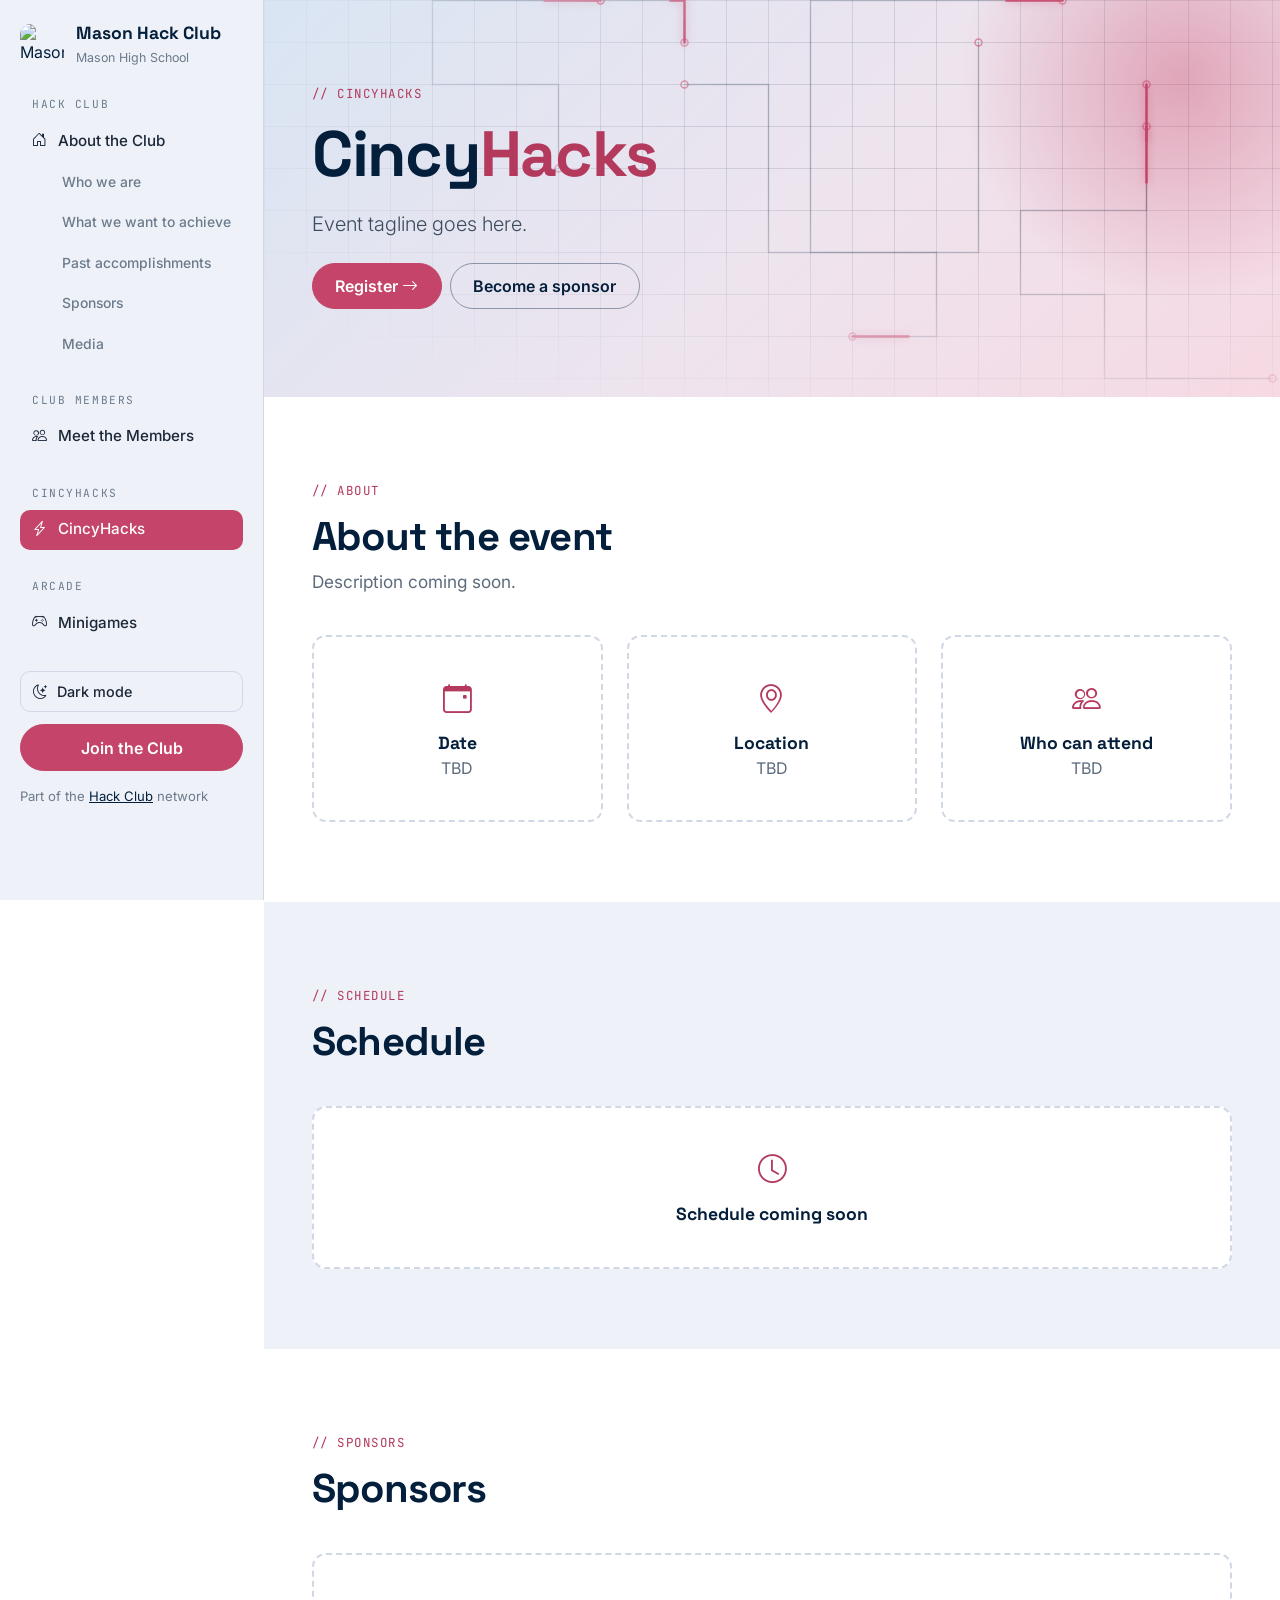
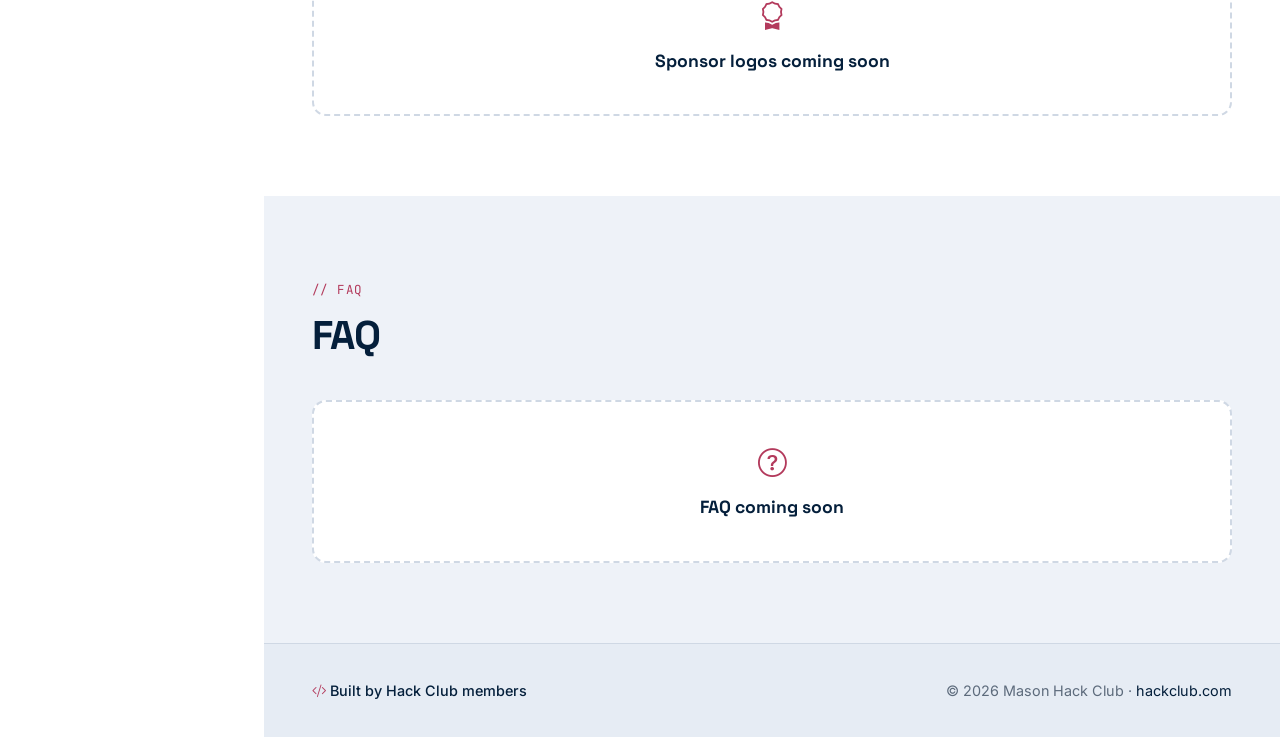
==== cincyhacks.html @ 5362e045 "Initial commit firebased" ====
<!DOCTYPE html>
<html lang="en">
<head>
  <meta charset="UTF-8" />
  <meta name="viewport" content="width=device-width, initial-scale=1.0" />
  <title>CincyHacks | Mason Hack Club</title>
  <meta name="description" content="CincyHacks: the largest high school student-led hackathon in Ohio, organized by Mason Hack Club." />
  <meta name="theme-color" content="#041f3b" />
  <link rel="icon" href="https://asset-cdn.schoology.com/system/files/imagecache/profile_reg/grouplogos/logo-648541173_696d6c69d69a2.png?1768778858" />
  <link rel="preconnect" href="https://fonts.googleapis.com" />
  <link rel="preconnect" href="https://fonts.gstatic.com" crossorigin />
  <link href="https://fonts.googleapis.com/css2?family=Inter:wght@400;500;600&family=JetBrains+Mono:wght@400;600&family=Space+Grotesk:wght@500;600;700&display=swap" rel="stylesheet" />
  <link href="https://cdn.jsdelivr.net/npm/bootstrap@5.3.3/dist/css/bootstrap.min.css" rel="stylesheet" />
  <link href="https://cdn.jsdelivr.net/npm/bootstrap-icons@1.11.3/font/bootstrap-icons.min.css" rel="stylesheet" />
  <script>
    // Set the theme before CSS paints so there's no flash of the wrong mode
    (function () {
      var t;
      try { t = localStorage.getItem("theme"); } catch (e) {}
      if (t !== "light" && t !== "dark") {
        t = window.matchMedia("(prefers-color-scheme: dark)").matches ? "dark" : "light";
      }
      document.documentElement.setAttribute("data-bs-theme", t);
    })();
  </script>
  <link href="assets/css/styles.css" rel="stylesheet" />
</head>
<body>

  <!-- Mobile top bar -->
  <div class="topbar d-lg-none d-flex align-items-center justify-content-between px-3 py-2">
    <a href="index.html" class="brand">
      <img src="https://asset-cdn.schoology.com/system/files/imagecache/profile_reg/grouplogos/logo-648541173_696d6c69d69a2.png?1768778858" alt="Mason Hack Club logo" />
      <strong>Mason Hack Club</strong>
    </a>
    <button class="btn p-1" type="button" data-bs-toggle="offcanvas" data-bs-target="#sidebar" aria-controls="sidebar" aria-label="Open menu">
      <i class="bi bi-list"></i>
    </button>
  </div>

  <!-- Sidebar -->
  <aside class="sidebar offcanvas-lg offcanvas-start" tabindex="-1" id="sidebar" aria-label="Site navigation">
    <div class="offcanvas-header d-lg-none">
      <span class="display-font fs-5">Menu</span>
      <button type="button" class="btn-close" data-bs-dismiss="offcanvas" data-bs-target="#sidebar" aria-label="Close"></button>
    </div>
    <div class="offcanvas-body">
      <a href="index.html" class="brand d-none d-lg-flex">
        <img src="https://asset-cdn.schoology.com/system/files/imagecache/profile_reg/grouplogos/logo-648541173_696d6c69d69a2.png?1768778858" alt="Mason Hack Club logo" />
        <span><strong>Mason Hack Club</strong><small>Mason High School</small></span>
      </a>

      <nav>
        <p class="nav-group-label">Hack Club</p>
        <ul class="side-nav">
          <li><a href="index.html"><i class="bi bi-house-door"></i> About the Club</a></li>
          <li class="sub"><a href="index.html#who-we-are">Who we are</a></li>
          <li class="sub"><a href="index.html#goals">What we want to achieve</a></li>
          <li class="sub"><a href="index.html#accomplishments">Past accomplishments</a></li>
          <li class="sub"><a href="index.html#sponsors">Sponsors</a></li>
          <li class="sub"><a href="index.html#media">Media</a></li>
        </ul>
      </nav>

      <nav>
        <p class="nav-group-label">Club Members</p>
        <ul class="side-nav">
          <li><a href="members.html"><i class="bi bi-people"></i> Meet the Members</a></li>
        </ul>
      </nav>

      <nav>
        <p class="nav-group-label">CincyHacks</p>
        <ul class="side-nav">
          <li><a href="cincyhacks.html" class="active" aria-current="page"><i class="bi bi-lightning-charge"></i> CincyHacks</a></li>
        </ul>
      </nav>

      <nav>
        <p class="nav-group-label">Arcade</p>
        <ul class="side-nav">
          <li><a href="games.html"><i class="bi bi-controller"></i> Minigames</a></li>
        </ul>
      </nav>

      <div class="sidebar-foot">
        <button type="button" class="theme-toggle" data-theme-toggle aria-label="Switch color theme">
          <i class="bi bi-moon-stars"></i><span>Dark mode</span>
        </button>
        <a href="index.html#join" class="btn btn-hc w-100 mb-3">Join the Club</a>
        Part of the <a href="https://hackclub.com" target="_blank" rel="noopener">Hack Club</a> network
      </div>
    </div>
  </aside>

  <div class="main">

    <!-- CincyHacks page: boilerplate only, fill in each block when content is ready -->
    <header class="page-hero">
      <div class="container-xl px-4 px-lg-5">
        <span class="eyebrow">// cincyhacks</span>
        <h1 class="mb-3">Cincy<span class="accent">Hacks</span></h1>
        <p class="lead mb-4">Event tagline goes here.</p>
        <div class="d-flex flex-wrap gap-2">
          <a href="#" class="btn btn-hc">Register <i class="bi bi-arrow-right"></i></a>
          <a href="#" class="btn btn-hc-outline">Become a sponsor</a>
        </div>
      </div>
    </header>

    <section class="section">
      <div class="container-xl px-4 px-lg-5">
        <div class="section-head">
          <span class="eyebrow">// about</span>
          <h2>About the event</h2>
          <p>Description coming soon.</p>
        </div>
        <div class="row g-4">
          <div class="col-md-4">
            <div class="placeholder-block"><i class="bi bi-calendar-event"></i><strong>Date</strong>TBD</div>
          </div>
          <div class="col-md-4">
            <div class="placeholder-block"><i class="bi bi-geo-alt"></i><strong>Location</strong>TBD</div>
          </div>
          <div class="col-md-4">
            <div class="placeholder-block"><i class="bi bi-people"></i><strong>Who can attend</strong>TBD</div>
          </div>
        </div>
      </div>
    </section>

    <section class="section section-alt">
      <div class="container-xl px-4 px-lg-5">
        <div class="section-head">
          <span class="eyebrow">// schedule</span>
          <h2>Schedule</h2>
        </div>
        <div class="placeholder-block"><i class="bi bi-clock"></i><strong>Schedule coming soon</strong></div>
      </div>
    </section>

    <section class="section">
      <div class="container-xl px-4 px-lg-5">
        <div class="section-head">
          <span class="eyebrow">// sponsors</span>
          <h2>Sponsors</h2>
        </div>
        <div class="placeholder-block"><i class="bi bi-award"></i><strong>Sponsor logos coming soon</strong></div>
      </div>
    </section>

    <section class="section section-alt">
      <div class="container-xl px-4 px-lg-5">
        <div class="section-head">
          <span class="eyebrow">// faq</span>
          <h2>FAQ</h2>
        </div>
        <div class="placeholder-block"><i class="bi bi-question-circle"></i><strong>FAQ coming soon</strong></div>
      </div>
    </section>

    <footer class="site-footer">
      <div class="container-xl px-4 px-lg-5 d-flex flex-column flex-md-row justify-content-between align-items-md-center gap-2">
        <span class="built-by"><i class="bi bi-code-slash"></i> Built by Hack Club members</span>
        <span>&copy; <span data-year></span> Mason Hack Club &middot; <a href="https://hackclub.com" target="_blank" rel="noopener">hackclub.com</a></span>
      </div>
    </footer>
  </div>

  <script src="https://cdn.jsdelivr.net/npm/bootstrap@5.3.3/dist/js/bootstrap.bundle.min.js"></script>
  <script src="assets/js/main.js"></script>
</body>
</html>
---- assets/css/styles.css ----
/* ==========================================================
   Mason Hack Club — theme
   Brand: Red #c44569, Blue #041f3b
   Light and dark palettes are set as tokens below; every
   component reads tokens, so each mode stays consistent.
   The theme is set by data-bs-theme on <html> (see main.js).
   ========================================================== */

/* ---------- Brand constants (same in both modes) ---------- */
:root {
  --hc-red: #c44569;
  --hc-red-dark: #a3324f;
  --hc-blue: #041f3b;

  --sidebar-w: 264px;
  --radius: 14px;
}

/* ---------- Light mode (default) ---------- */
:root,
[data-bs-theme="light"] {
  color-scheme: light;

  --bg: #ffffff;
  --bg-alt: #eef2f8;
  --surface: #ffffff;
  --border: #cfd8e4;
  --heading: #041f3b;
  --text: #1c2838;
  --muted: #5d6b7c;
  --accent-text: #b33a5c;          /* red that passes contrast on white */

  --sidebar-bg: #eef2f8;
  --sidebar-border: #cfd8e4;
  --sidebar-text: #1c2838;
  --sidebar-muted: #6b7a8c;
  --sidebar-hover: rgba(4, 31, 59, 0.08);
  --sub-active-bg: rgba(196, 69, 105, 0.12);
  --sub-active-text: #b33a5c;

  --hero-bg: linear-gradient(135deg, #d9e5f3 0%, #eee4ee 55%, #f6d9e3 100%);
  --hero-grid: rgba(4, 31, 59, 0.12);
  --hero-glow: rgba(196, 69, 105, 0.38);
  --hero-lead: #3d4b5e;
  --trace-line: rgba(4, 31, 59, 0.2);
  --trace-pulse: #c44569;
  --trace-glow: rgba(196, 69, 105, 0.55);

  --feature-bg: #f8e1e9;
  --feature-border: #e8b6c7;
  --feature-text: #4a3a42;
  --badge-bg: #ffffff;
  --badge-text: #b33a5c;
  --badge-border: #e8b6c7;

  --tile-1: #041f3b;
  --tile-2: #c44569;
  --tile-3: #3a6ea5;

  --media-1: linear-gradient(135deg, #c9d8ea, #e1e9f4);
  --media-2: linear-gradient(135deg, #eec3d2, #f8e1e9);
  --media-icon: rgba(4, 31, 59, 0.45);

  --cta-bg: #eef2f8;
  --cta-glow: rgba(196, 69, 105, 0.28);

  --footer-bg: #e6ecf4;
  --footer-text: #5d6b7c;
  --footer-link: #041f3b;

  --outline-btn-text: #041f3b;
  --outline-btn-border: rgba(4, 31, 59, 0.4);
  --outline-btn-hover: rgba(4, 31, 59, 0.06);

  --chip-bg: #e6ecf4;
  --chip-text: #041f3b;

  --shadow: 0 16px 32px rgba(4, 31, 59, 0.14);
  --rest-shadow: 0 1px 2px rgba(4, 31, 59, 0.06), 0 4px 12px rgba(4, 31, 59, 0.05);
  --logo-shadow: 0 24px 48px rgba(4, 31, 59, 0.18);
}

/* ---------- Dark mode ---------- */
[data-bs-theme="dark"] {
  color-scheme: dark;

  --bg: #04182e;
  --bg-alt: #041f3b;
  --surface: #0a2a4a;
  --border: rgba(220, 230, 242, 0.1);
  --heading: #f1f4f9;
  --text: #d6dfea;
  --muted: #93a3b8;
  --accent-text: #e27b98;          /* lighter red that passes contrast on navy */

  --sidebar-bg: #031426;
  --sidebar-border: rgba(220, 230, 242, 0.06);
  --sidebar-text: #d6dfea;
  --sidebar-muted: #7d8ea4;
  --sidebar-hover: rgba(220, 230, 242, 0.07);
  --sub-active-bg: rgba(196, 69, 105, 0.2);
  --sub-active-text: #f2a6bb;

  --hero-bg: #041f3b;
  --hero-grid: rgba(220, 230, 242, 0.045);
  --hero-glow: rgba(196, 69, 105, 0.42);
  --hero-lead: #b9c6d6;
  --trace-line: rgba(220, 230, 242, 0.13);
  --trace-pulse: #e27b98;
  --trace-glow: rgba(226, 123, 152, 0.7);

  --feature-bg: #0a2a4a;
  --feature-border: rgba(196, 69, 105, 0.35);
  --feature-text: #b9c6d6;
  --badge-bg: rgba(196, 69, 105, 0.2);
  --badge-text: #f2a6bb;
  --badge-border: rgba(196, 69, 105, 0.5);

  --tile-1: #1d4f86;
  --tile-2: #c44569;
  --tile-3: #2f6a9e;

  --media-1: linear-gradient(135deg, #0a2a4a, #0f3560);
  --media-2: linear-gradient(135deg, #3a1f36, #512843);
  --media-icon: rgba(220, 230, 242, 0.35);

  --cta-bg: #031426;
  --cta-glow: rgba(196, 69, 105, 0.28);

  --footer-bg: #021020;
  --footer-text: #93a3b8;
  --footer-link: #f1f4f9;

  --outline-btn-text: #f1f4f9;
  --outline-btn-border: rgba(220, 230, 242, 0.35);
  --outline-btn-hover: rgba(220, 230, 242, 0.08);

  --chip-bg: rgba(220, 230, 242, 0.08);
  --chip-text: #d6dfea;

  --shadow: 0 16px 32px rgba(0, 0, 0, 0.3);
  --rest-shadow: none;
  --logo-shadow: 0 24px 48px rgba(0, 0, 0, 0.4);
}

/* ---------- Base ---------- */
:root {
  --bs-primary: var(--hc-red);
  --bs-primary-rgb: 196, 69, 105;
  --bs-body-font-family: "Inter", system-ui, sans-serif;
}

body {
  background: var(--bg);
  color: var(--text);
  transition: background-color 0.2s, color 0.2s;
}

a { color: var(--accent-text); }
a:hover { color: var(--hc-red); }

h1, h2, h3, h4, .display-font {
  font-family: "Space Grotesk", system-ui, sans-serif;
  letter-spacing: -0.02em;
  color: var(--heading);
}

.mono { font-family: "JetBrains Mono", ui-monospace, monospace; }

/* ---------- Buttons ---------- */
.btn-hc {
  --bs-btn-bg: var(--hc-red);
  --bs-btn-border-color: var(--hc-red);
  --bs-btn-color: #fff;
  --bs-btn-hover-bg: var(--hc-red-dark);
  --bs-btn-hover-border-color: var(--hc-red-dark);
  --bs-btn-hover-color: #fff;
  --bs-btn-active-bg: var(--hc-red-dark);
  --bs-btn-active-border-color: var(--hc-red-dark);
  --bs-btn-active-color: #fff;
  font-weight: 600;
  border-radius: 999px;
  padding: 0.65rem 1.4rem;
}
.btn-hc-outline {
  --bs-btn-color: var(--outline-btn-text);
  --bs-btn-border-color: var(--outline-btn-border);
  --bs-btn-hover-bg: var(--outline-btn-hover);
  --bs-btn-hover-border-color: var(--outline-btn-text);
  --bs-btn-hover-color: var(--outline-btn-text);
  --bs-btn-active-bg: var(--outline-btn-hover);
  --bs-btn-active-color: var(--outline-btn-text);
  font-weight: 600;
  border-radius: 999px;
  padding: 0.65rem 1.4rem;
}

/* ---------- Sidebar ---------- */
.sidebar {
  /* !important beats Bootstrap's transparent .offcanvas-lg background on desktop */
  background-color: var(--sidebar-bg) !important;
  color: var(--sidebar-text);
  width: var(--sidebar-w);
  --bs-offcanvas-width: var(--sidebar-w);
}
@media (min-width: 992px) {
  .sidebar {
    position: fixed;
    inset: 0 auto 0 0;
    border-right: 1px solid var(--sidebar-border);
  }
  .main { margin-left: var(--sidebar-w); }
}
.sidebar .offcanvas-header,
.sidebar .offcanvas-body { padding: 1.5rem 1.25rem; }
.sidebar .offcanvas-body { display: flex; flex-direction: column; gap: 1.75rem; }

.brand {
  display: flex;
  align-items: center;
  gap: 0.75rem;
  text-decoration: none;
  color: var(--heading);
}
.brand:hover { color: var(--heading); }
.brand img {
  width: 44px;
  height: 44px;
  border-radius: 10px;
  object-fit: cover;
}
.brand strong { display: block; font-family: "Space Grotesk", sans-serif; font-size: 1.1rem; line-height: 1.1; }
.brand small { color: var(--sidebar-muted); font-size: 0.78rem; }

.nav-group-label {
  font-family: "JetBrains Mono", monospace;
  font-size: 0.7rem;
  letter-spacing: 0.14em;
  text-transform: uppercase;
  color: var(--sidebar-muted);
  margin: 0 0 0.5rem 0.75rem;
}
.side-nav { list-style: none; padding: 0; margin: 0; display: grid; gap: 2px; }
.side-nav a {
  display: flex;
  align-items: center;
  gap: 0.7rem;
  padding: 0.55rem 0.75rem;
  border-radius: 10px;
  color: var(--sidebar-text);
  text-decoration: none;
  font-weight: 500;
  font-size: 0.95rem;
  transition: background 0.15s, color 0.15s;
}
.side-nav a:hover { background: var(--sidebar-hover); color: var(--heading); }
.side-nav a.active { background: var(--hc-red); color: #fff; }
.side-nav .sub a { padding-left: 2.6rem; font-size: 0.87rem; color: var(--sidebar-muted); }
.side-nav .sub a:hover { color: var(--heading); }
.side-nav .sub a.active { background: var(--sub-active-bg); color: var(--sub-active-text); }

.sidebar-foot {
  margin-top: auto;
  font-size: 0.82rem;
  color: var(--sidebar-muted);
}
.sidebar-foot a:not(.btn) { color: var(--heading); }

.theme-toggle {
  display: flex;
  align-items: center;
  gap: 0.6rem;
  width: 100%;
  padding: 0.55rem 0.75rem;
  margin-bottom: 0.75rem;
  border: 1px solid var(--sidebar-border);
  border-radius: 10px;
  background: transparent;
  color: var(--sidebar-text);
  font-size: 0.9rem;
  font-weight: 500;
  transition: background 0.15s;
}
.theme-toggle:hover { background: var(--sidebar-hover); }

/* Mobile top bar */
.topbar {
  background: var(--sidebar-bg);
  border-bottom: 1px solid var(--sidebar-border);
  position: sticky;
  top: 0;
  z-index: 1030;
}
.topbar .btn { color: var(--heading); font-size: 1.5rem; line-height: 1; }

/* ---------- Page header ---------- */
.page-hero {
  position: relative;
  background: var(--hero-bg);
  overflow: hidden;
  padding: 5rem 0 5.5rem;
}
.page-hero::before {
  content: "";
  position: absolute;
  inset: 0;
  background-image:
    linear-gradient(var(--hero-grid) 1px, transparent 1px),
    linear-gradient(90deg, var(--hero-grid) 1px, transparent 1px);
  background-size: 42px 42px;
  mask-image: radial-gradient(ellipse at 70% 30%, #000 25%, transparent 85%);
}
.page-hero::after {
  content: "";
  position: absolute;
  width: 480px;
  height: 480px;
  right: -140px;
  top: -160px;
  background: radial-gradient(circle, var(--hero-glow), transparent 65%);
}
/* Animated circuit traces (built by main.js). The layer holds its own copy of
   the grid so grid and traces drift together; the static ::before grid above
   is only the fallback for when the script hasn't run. */
.page-hero.has-traces::before { display: none; }
.hero-traces {
  position: absolute;
  inset: 0;
  overflow: hidden;
  pointer-events: none;
  mask-image: radial-gradient(ellipse at 70% 30%, #000 25%, transparent 85%);
}
.hero-traces-layer {
  position: absolute;
  top: -42px;
  left: -42px;
  right: 0;
  bottom: 0;
  background-image:
    linear-gradient(var(--hero-grid) 1px, transparent 1px),
    linear-gradient(90deg, var(--hero-grid) 1px, transparent 1px);
  background-size: 42px 42px;
  animation: trace-drift 30s linear infinite;
}
.hero-traces svg { position: absolute; top: 0; left: 0; overflow: visible; }
.trace-line { fill: none; stroke: var(--trace-line); stroke-width: 1.5; }
.trace-node { fill: none; stroke: var(--trace-pulse); stroke-width: 1.5; opacity: 0.55; }
.trace-pulse {
  fill: none;
  stroke: var(--trace-pulse);
  stroke-width: 2.5;
  stroke-linecap: round;
  filter: drop-shadow(0 0 4px var(--trace-glow));
}
/* One cell per loop, so the end frame lines up exactly with the start. */
@keyframes trace-drift {
  from { transform: translate(0, 0); }
  to { transform: translate(42px, 42px); }
}
.page-hero > .container-xl { position: relative; z-index: 1; }
.page-hero h1 { font-size: clamp(2.4rem, 5.5vw, 4rem); font-weight: 700; }
.page-hero .lead { color: var(--hero-lead); max-width: 580px; }
.accent { color: var(--accent-text); }

.eyebrow {
  display: inline-block;
  font-family: "JetBrains Mono", monospace;
  font-size: 0.78rem;
  letter-spacing: 0.12em;
  text-transform: uppercase;
  color: var(--accent-text);
  margin-bottom: 0.75rem;
}

.hero-logo {
  width: min(100%, 300px);
  aspect-ratio: 1;
  object-fit: cover;
  border-radius: 28px;
  box-shadow: var(--logo-shadow);
  transform: rotate(3deg);
}
@media (max-width: 991.98px) {
  .hero-logo { width: min(55%, 220px); }
}

/* ---------- Highlight strip ---------- */
.highlight-strip { background: var(--hc-red); color: #fff; }
.highlight-strip .stat { padding: 1.6rem 1rem; text-align: center; }
.highlight-strip .stat strong {
  display: block;
  font-family: "Space Grotesk", sans-serif;
  font-size: 1.9rem;
  line-height: 1.1;
}
.highlight-strip .stat span { font-size: 0.88rem; opacity: 0.92; }
@media (min-width: 768px) {
  .highlight-strip .stat + .stat { border-left: 1px solid rgba(255, 255, 255, 0.25); }
}

/* ---------- Sections ---------- */
.section { padding: 5rem 0; }
.section-alt { background: var(--bg-alt); }
.section-head { max-width: 640px; margin-bottom: 2.5rem; }
.section-head h2 { font-size: clamp(1.9rem, 3.5vw, 2.5rem); font-weight: 700; }
.section-head p { color: var(--muted); font-size: 1.08rem; }

.hc-card {
  height: 100%;
  background: var(--surface);
  border: 1px solid var(--border);
  border-radius: var(--radius);
  padding: 1.75rem;
  transition: transform 0.2s, box-shadow 0.2s, border-color 0.2s;
  box-shadow: var(--rest-shadow);
}
.hc-card:hover {
  transform: translateY(-4px);
  border-color: var(--hc-red);
  box-shadow: var(--shadow);
}
.hc-card h3 { font-size: 1.2rem; font-weight: 600; }
.hc-card p { color: var(--muted); margin-bottom: 0; }
.icon-tile {
  width: 48px;
  height: 48px;
  border-radius: 12px;
  display: grid;
  place-items: center;
  font-size: 1.35rem;
  color: #fff;
  background: var(--tile-1);
  margin-bottom: 1.1rem;
}
.icon-tile.red { background: var(--tile-2); }
.icon-tile.alt { background: var(--tile-3); }

/* Goal list */
.goal {
  display: flex;
  gap: 1rem;
  align-items: flex-start;
  padding: 1.25rem 1.4rem;
  background: var(--surface);
  border: 1px solid var(--border);
  border-left: 4px solid var(--hc-red);
  border-radius: 12px;
  height: 100%;
  box-shadow: var(--rest-shadow);
}
.goal i { color: var(--accent-text); font-size: 1.4rem; }
.goal h3 { font-size: 1.05rem; font-weight: 600; margin-bottom: 0.2rem; }
.goal p { color: var(--muted); margin: 0; font-size: 0.95rem; }

/* Accomplishment feature */
.feature {
  background: var(--feature-bg);
  border: 1px solid var(--feature-border);
  border-radius: 20px;
  padding: 2.5rem;
  position: relative;
  overflow: hidden;
}
.feature::after {
  content: "";
  position: absolute;
  width: 320px;
  height: 320px;
  right: -80px;
  bottom: -120px;
  background: radial-gradient(circle, var(--hero-glow), transparent 65%);
}
.feature > * { position: relative; z-index: 1; }
.feature .big { font-family: "Space Grotesk", sans-serif; font-size: clamp(1.7rem, 3.5vw, 2.4rem); font-weight: 700; line-height: 1.15; color: var(--heading); }
.feature p { color: var(--feature-text); }
.badge-hc {
  display: inline-flex;
  align-items: center;
  gap: 0.4rem;
  background: var(--badge-bg);
  color: var(--badge-text);
  border: 1px solid var(--badge-border);
  border-radius: 999px;
  padding: 0.3rem 0.8rem;
  font-size: 0.8rem;
  font-weight: 600;
}

.mini-list { list-style: none; padding: 0; margin: 0; display: grid; gap: 0.9rem; }
.mini-list li { display: flex; gap: 0.75rem; }
.mini-list i { color: var(--accent-text); }

/* Sponsors */
.sponsor {
  height: 100%;
  display: flex;
  flex-direction: column;
  align-items: center;
  justify-content: center;
  text-align: center;
  gap: 0.4rem;
  padding: 2.25rem 1.5rem;
  border: 1px solid var(--border);
  border-radius: var(--radius);
  background: var(--surface);
  transition: border-color 0.2s, box-shadow 0.2s;
  box-shadow: var(--rest-shadow);
}
.sponsor:hover { border-color: var(--hc-red); box-shadow: var(--shadow); }
.sponsor .wordmark { font-family: "Space Grotesk", sans-serif; font-size: 1.8rem; font-weight: 700; color: var(--heading); }
.sponsor small { color: var(--muted); }

/* Media gallery */
.media-tile {
  aspect-ratio: 4 / 3;
  border-radius: 12px;
  background: var(--media-1);
  border: 1px solid var(--border);
  display: grid;
  place-items: center;
  color: var(--media-icon);
  font-size: 2rem;
  overflow: hidden;
  box-shadow: var(--rest-shadow);
}
.row > :nth-child(even) > .media-tile { background: var(--media-2); }
.media-tile img { width: 100%; height: 100%; object-fit: cover; }

/* CTA */
.cta {
  background: var(--cta-bg);
  text-align: center;
  padding: 5rem 0;
  position: relative;
  overflow: hidden;
}
.cta::before {
  content: "";
  position: absolute;
  left: -10%;
  right: -10%;
  bottom: -70%;
  height: 130%;
  background: radial-gradient(ellipse at center, var(--cta-glow), transparent 65%);
}
.cta > .container-xl { position: relative; }
.cta h2 { font-size: clamp(2rem, 4.5vw, 3rem); font-weight: 700; }
.cta p { color: var(--muted); max-width: 540px; margin: 0 auto 2rem; }

/* ---------- Members ---------- */
.member-card {
  height: 100%;
  background: var(--surface);
  border: 1px solid var(--border);
  border-radius: 18px;
  overflow: hidden;
  display: flex;
  flex-direction: column;
  transition: transform 0.2s, box-shadow 0.2s, border-color 0.2s;
  box-shadow: var(--rest-shadow);
}
.member-card:hover {
  transform: translateY(-4px);
  border-color: var(--hc-red);
  box-shadow: var(--shadow);
}
.member-photo {
  aspect-ratio: 1;
  width: 100%;
  object-fit: cover;
  background: var(--bg-alt);
}
.member-body { padding: 1.25rem 1.4rem 1.5rem; flex: 1; display: flex; flex-direction: column; }
.member-body h3 { font-size: 1.15rem; font-weight: 600; margin-bottom: 0.15rem; }
.member-role {
  font-family: "JetBrains Mono", monospace;
  font-size: 0.72rem;
  letter-spacing: 0.1em;
  text-transform: uppercase;
  color: var(--accent-text);
  margin-bottom: 0.75rem;
}
.member-bio { color: var(--muted); font-size: 0.93rem; margin-bottom: 1rem; }
.member-links { margin-top: auto; display: flex; gap: 0.5rem; }
.member-links a {
  width: 34px;
  height: 34px;
  display: grid;
  place-items: center;
  border-radius: 50%;
  background: var(--chip-bg);
  color: var(--chip-text);
  text-decoration: none;
  transition: background 0.15s, color 0.15s;
}
.member-links a:hover { background: var(--hc-red); color: #fff; }

/* ---------- Placeholder / boilerplate ---------- */
.placeholder-block {
  border: 2px dashed var(--border);
  border-radius: var(--radius);
  padding: 2.5rem 1.5rem;
  text-align: center;
  color: var(--muted);
  background: var(--surface);
  height: 100%;
}
.placeholder-block i { font-size: 1.8rem; color: var(--accent-text); display: block; margin-bottom: 0.6rem; }
.placeholder-block strong { display: block; color: var(--heading); font-family: "Space Grotesk", sans-serif; font-size: 1.1rem; }

/* ---------- Footer ---------- */
.site-footer {
  background: var(--footer-bg);
  border-top: 1px solid var(--border);
  color: var(--footer-text);
  padding: 2.25rem 0;
  font-size: 0.9rem;
}
.site-footer a { color: var(--footer-link); text-decoration: none; }
.site-footer a:hover { color: var(--accent-text); }
.built-by { color: var(--heading); font-weight: 500; }
.built-by i { color: var(--accent-text); }

/* ---------- MINIGAMES (ported from ia-life) ---------- */
.game-card .icon-tile { margin-bottom: 1rem; }
.game-card .btn { margin-top: 1.25rem; }

.game-modal .modal-content {
  background: var(--surface);
  color: var(--text);
  border: 1px solid var(--border);
  border-radius: 18px;
}
.game-modal .modal-header,
.game-modal .modal-body { padding: 1.25rem 1.5rem; }
.game-modal .modal-header { border-bottom: 0; padding-bottom: 0; align-items: flex-start; }
.game-modal .modal-title { font-size: 1.35rem; font-weight: 700; }
.modal-hint { color: var(--muted); font-size: 0.92rem; margin: 0.25rem 0 0; }

.minigame-status {
  font-size: 0.88rem;
  font-weight: 600;
  color: var(--accent-text);
  margin: 0.75rem 0 0;
  min-height: 1.4em;
  text-align: center;
}

/* Reactor: the pattern on the left, the player's attempt on the right. */
.reactor-board {
  display: flex;
  gap: 1rem;
  justify-content: center;
  max-width: 340px;
  margin: 0 auto;
}
.reactor-grid {
  display: grid;
  grid-template-columns: repeat(5, 1fr);
  gap: 4px;
  padding: 0.6rem;
  background: var(--bg-alt);
  border: 1px solid var(--border);
  border-radius: 10px;
  flex: 1;
}
.reactor-cell {
  aspect-ratio: 1;
  background: var(--surface);
  border: 1px solid var(--border);
  border-radius: 4px;
  padding: 0;
}
button.reactor-cell { cursor: pointer; }
button.reactor-cell:hover { border-color: var(--hc-red); }
.reactor-cell.is-lit { background: var(--hc-red); border-color: var(--hc-red); }
button.reactor-cell:focus-visible { outline: 2px solid var(--hc-red); outline-offset: 1px; }

/* Set route: drag the marker onto the ring. */
.route-screen {
  position: relative;
  height: min(220px, 40vh);
  background-color: var(--bg-alt);
  background-image:
    linear-gradient(to right, var(--hero-grid) 1px, transparent 1px),
    linear-gradient(to bottom, var(--hero-grid) 1px, transparent 1px);
  background-size: 24px 24px;
  border: 1px solid var(--border);
  border-radius: 10px;
  touch-action: none;
}
.route-target {
  position: absolute;
  width: 42px;
  height: 42px;
  margin: -21px 0 0 -21px;
  border: 3px solid var(--heading);
  border-radius: 50%;
  opacity: 0.6;
}
.route-target.is-near { border-color: var(--hc-red); opacity: 1; }
.route-marker {
  position: absolute;
  width: 22px;
  height: 22px;
  margin: -11px 0 0 -11px;
  background: var(--hc-red);
  border: 2px solid var(--surface);
  border-radius: 50%;
  box-shadow: 0 2px 8px rgba(0, 0, 0, 0.25);
  cursor: grab;
  touch-action: none;
}
.route-marker:active { cursor: grabbing; }
.route-marker:focus-visible { outline: 2px solid var(--heading); outline-offset: 2px; }

/* Popups: a screen of windows that are not the thing the player wanted. */
.popup-screen {
  position: relative;
  height: min(250px, 44vh);
  background: var(--bg-alt);
  border: 1px solid var(--border);
  border-radius: 10px;
  overflow: hidden;
}
.popup-window {
  position: absolute;
  width: 54%;
  min-width: 150px;
  background: var(--surface);
  border: 1px solid var(--border);
  border-radius: 8px;
  overflow: hidden;
  box-shadow: 0 6px 18px rgba(0, 0, 0, 0.15);
}
.popup-bar {
  display: flex;
  align-items: center;
  justify-content: space-between;
  gap: 0.4rem;
  background: var(--tile-1);
  padding: 0.2rem 0.25rem 0.2rem 0.6rem;
}
.popup-title {
  font-family: "JetBrains Mono", monospace;
  font-size: 0.68rem;
  font-weight: 600;
  color: #fff;
  text-transform: uppercase;
  letter-spacing: 0.06em;
  white-space: nowrap;
  overflow: hidden;
  text-overflow: ellipsis;
}
.popup-close {
  flex-shrink: 0;
  width: 1.5rem;
  height: 1.5rem;
  line-height: 1;
  font-size: 0.9rem;
  background: rgba(255, 255, 255, 0.15);
  color: #fff;
  border: none;
  border-radius: 4px;
  padding: 0;
  cursor: pointer;
}
.popup-close:hover { background: var(--hc-red); }
.popup-close:focus-visible { outline: 2px solid #fff; outline-offset: 1px; }
.popup-text { font-size: 0.78rem; margin: 0; padding: 0.55rem 0.7rem; color: var(--text); }

/* Flappy: fly the gaps, and a clip puts the score back to nothing. */
.flappy-screen {
  display: block;
  width: 100%;
  height: min(240px, 42vh);
  border: 1px solid var(--border);
  border-radius: 10px;
  touch-action: none;
  cursor: pointer;
}
.flappy-screen:focus-visible { outline: 2px solid var(--hc-red); outline-offset: 2px; }

@media (prefers-reduced-motion: reduce) {
  * { transition: none !important; }
  .hero-traces-layer { animation: none; }
}
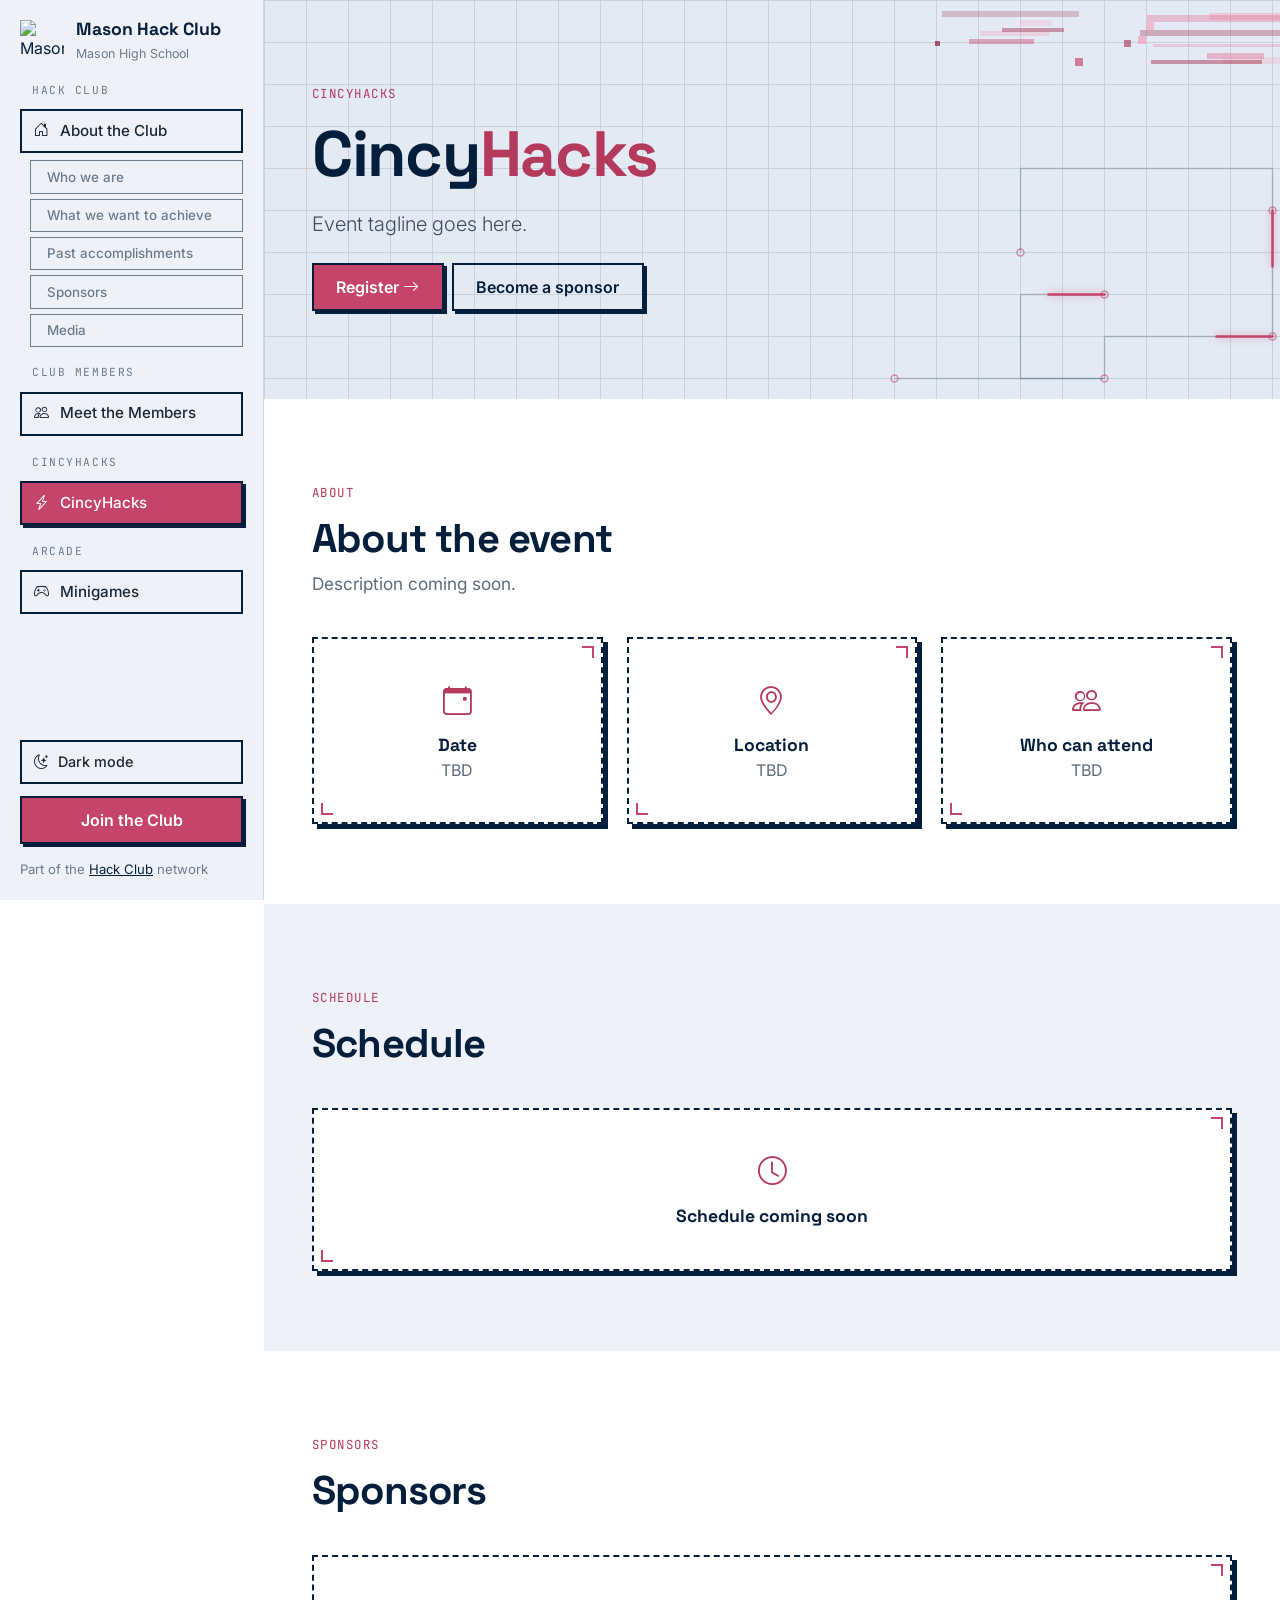
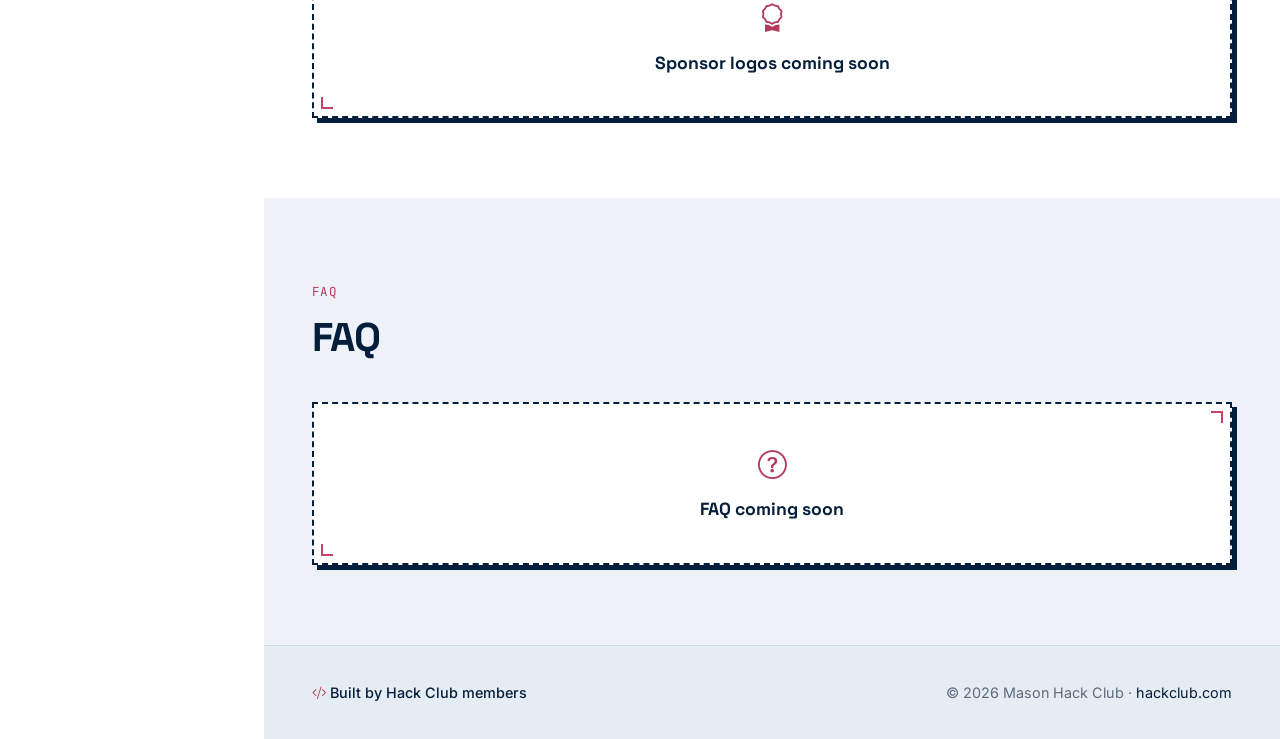
==== commit a56d003c: "De-slopped it I've actualy put some developing time into making the site a bit better after my initi" ====
--- a/cincyhacks.html
+++ b/cincyhacks.html
@@ -6,7 +6,7 @@
   <title>CincyHacks | Mason Hack Club</title>
   <meta name="description" content="CincyHacks: the largest high school student-led hackathon in Ohio, organized by Mason Hack Club." />
   <meta name="theme-color" content="#041f3b" />
-  <link rel="icon" href="https://asset-cdn.schoology.com/system/files/imagecache/profile_reg/grouplogos/logo-648541173_696d6c69d69a2.png?1768778858" />
+  <link rel="icon" data-media="logo" />
   <link rel="preconnect" href="https://fonts.googleapis.com" />
   <link rel="preconnect" href="https://fonts.gstatic.com" crossorigin />
   <link href="https://fonts.googleapis.com/css2?family=Inter:wght@400;500;600&family=JetBrains+Mono:wght@400;600&family=Space+Grotesk:wght@500;600;700&display=swap" rel="stylesheet" />
@@ -16,7 +16,11 @@
     // Set the theme before CSS paints so there's no flash of the wrong mode
     (function () {
       var t;
-      try { t = localStorage.getItem("theme"); } catch (e) {}
+      try {
+        t = localStorage.getItem("theme");
+      } catch (e) {
+        // Storage can be blocked; fall back to the system setting below.
+      }
       if (t !== "light" && t !== "dark") {
         t = window.matchMedia("(prefers-color-scheme: dark)").matches ? "dark" : "light";
       }
@@ -30,7 +34,7 @@
   <!-- Mobile top bar -->
   <div class="topbar d-lg-none d-flex align-items-center justify-content-between px-3 py-2">
     <a href="index.html" class="brand">
-      <img src="https://asset-cdn.schoology.com/system/files/imagecache/profile_reg/grouplogos/logo-648541173_696d6c69d69a2.png?1768778858" alt="Mason Hack Club logo" />
+      <img data-media="logo" alt="Mason Hack Club logo" />
       <strong>Mason Hack Club</strong>
     </a>
     <button class="btn p-1" type="button" data-bs-toggle="offcanvas" data-bs-target="#sidebar" aria-controls="sidebar" aria-label="Open menu">
@@ -46,7 +50,7 @@
     </div>
     <div class="offcanvas-body">
       <a href="index.html" class="brand d-none d-lg-flex">
-        <img src="https://asset-cdn.schoology.com/system/files/imagecache/profile_reg/grouplogos/logo-648541173_696d6c69d69a2.png?1768778858" alt="Mason Hack Club logo" />
+        <img data-media="logo" alt="Mason Hack Club logo" />
         <span><strong>Mason Hack Club</strong><small>Mason High School</small></span>
       </a>
 
@@ -98,7 +102,7 @@
     <!-- CincyHacks page: boilerplate only, fill in each block when content is ready -->
     <header class="page-hero">
       <div class="container-xl px-4 px-lg-5">
-        <span class="eyebrow">// cincyhacks</span>
+        <span class="eyebrow">cincyhacks</span>
         <h1 class="mb-3">Cincy<span class="accent">Hacks</span></h1>
         <p class="lead mb-4">Event tagline goes here.</p>
         <div class="d-flex flex-wrap gap-2">
@@ -111,7 +115,7 @@
     <section class="section">
       <div class="container-xl px-4 px-lg-5">
         <div class="section-head">
-          <span class="eyebrow">// about</span>
+          <span class="eyebrow">about</span>
           <h2>About the event</h2>
           <p>Description coming soon.</p>
         </div>
@@ -132,7 +136,7 @@
     <section class="section section-alt">
       <div class="container-xl px-4 px-lg-5">
         <div class="section-head">
-          <span class="eyebrow">// schedule</span>
+          <span class="eyebrow">schedule</span>
           <h2>Schedule</h2>
         </div>
         <div class="placeholder-block"><i class="bi bi-clock"></i><strong>Schedule coming soon</strong></div>
@@ -142,7 +146,7 @@
     <section class="section">
       <div class="container-xl px-4 px-lg-5">
         <div class="section-head">
-          <span class="eyebrow">// sponsors</span>
+          <span class="eyebrow">sponsors</span>
           <h2>Sponsors</h2>
         </div>
         <div class="placeholder-block"><i class="bi bi-award"></i><strong>Sponsor logos coming soon</strong></div>
@@ -152,7 +156,7 @@
     <section class="section section-alt">
       <div class="container-xl px-4 px-lg-5">
         <div class="section-head">
-          <span class="eyebrow">// faq</span>
+          <span class="eyebrow">faq</span>
           <h2>FAQ</h2>
         </div>
         <div class="placeholder-block"><i class="bi bi-question-circle"></i><strong>FAQ coming soon</strong></div>
@@ -169,5 +173,8 @@
 
   <script src="https://cdn.jsdelivr.net/npm/bootstrap@5.3.3/dist/js/bootstrap.bundle.min.js"></script>
   <script src="assets/js/main.js"></script>
+  <script src="assets/js/media.js"></script>
+  <script src="assets/js/traces.js"></script>
+  <script src="assets/js/glitch.js"></script>
 </body>
 </html>
--- a/assets/css/styles.css
+++ b/assets/css/styles.css
@@ -1,787 +1,41 @@
 /* ==========================================================
-   Mason Hack Club — theme
+   Mason Hack Club: stylesheet index
    Brand: Red #c44569, Blue #041f3b
-   Light and dark palettes are set as tokens below; every
-   component reads tokens, so each mode stays consistent.
+
+   Each file holds one part of the site. Order matters: later files
+   override earlier ones, so tokens come first, the shape system
+   (which restyles corners and shadows everywhere) comes near the
+   end, and the reduced-motion overrides come last.
    The theme is set by data-bs-theme on <html> (see main.js).
    ========================================================== */
 
-/* ---------- Brand constants (same in both modes) ---------- */
-:root {
-  --hc-red: #c44569;
-  --hc-red-dark: #a3324f;
-  --hc-blue: #041f3b;
+/* Foundations */
+@import url("tokens.css");
+@import url("base.css");
+@import url("buttons.css");
 
-  --sidebar-w: 264px;
-  --radius: 14px;
-}
+/* Layout */
+@import url("sidebar.css");
+@import url("hero.css");
+@import url("footer.css");
 
-/* ---------- Light mode (default) ---------- */
-:root,
-[data-bs-theme="light"] {
-  color-scheme: light;
+/* Home page sections */
+@import url("stats.css");
+@import url("cards.css");
+@import url("goals.css");
+@import url("feature.css");
+@import url("sponsors.css");
+@import url("gallery.css");
+@import url("join.css");
 
-  --bg: #ffffff;
-  --bg-alt: #eef2f8;
-  --surface: #ffffff;
-  --border: #cfd8e4;
-  --heading: #041f3b;
-  --text: #1c2838;
-  --muted: #5d6b7c;
-  --accent-text: #b33a5c;          /* red that passes contrast on white */
+/* Other pages */
+@import url("members.css");
+@import url("boilerplate.css");
+@import url("minigames.css");
 
-  --sidebar-bg: #eef2f8;
-  --sidebar-border: #cfd8e4;
-  --sidebar-text: #1c2838;
-  --sidebar-muted: #6b7a8c;
-  --sidebar-hover: rgba(4, 31, 59, 0.08);
-  --sub-active-bg: rgba(196, 69, 105, 0.12);
-  --sub-active-text: #b33a5c;
+/* Effects */
+@import url("glitch.css");
 
-  --hero-bg: linear-gradient(135deg, #d9e5f3 0%, #eee4ee 55%, #f6d9e3 100%);
-  --hero-grid: rgba(4, 31, 59, 0.12);
-  --hero-glow: rgba(196, 69, 105, 0.38);
-  --hero-lead: #3d4b5e;
-  --trace-line: rgba(4, 31, 59, 0.2);
-  --trace-pulse: #c44569;
-  --trace-glow: rgba(196, 69, 105, 0.55);
-
-  --feature-bg: #f8e1e9;
-  --feature-border: #e8b6c7;
-  --feature-text: #4a3a42;
-  --badge-bg: #ffffff;
-  --badge-text: #b33a5c;
-  --badge-border: #e8b6c7;
-
-  --tile-1: #041f3b;
-  --tile-2: #c44569;
-  --tile-3: #3a6ea5;
-
-  --media-1: linear-gradient(135deg, #c9d8ea, #e1e9f4);
-  --media-2: linear-gradient(135deg, #eec3d2, #f8e1e9);
-  --media-icon: rgba(4, 31, 59, 0.45);
-
-  --cta-bg: #eef2f8;
-  --cta-glow: rgba(196, 69, 105, 0.28);
-
-  --footer-bg: #e6ecf4;
-  --footer-text: #5d6b7c;
-  --footer-link: #041f3b;
-
-  --outline-btn-text: #041f3b;
-  --outline-btn-border: rgba(4, 31, 59, 0.4);
-  --outline-btn-hover: rgba(4, 31, 59, 0.06);
-
-  --chip-bg: #e6ecf4;
-  --chip-text: #041f3b;
-
-  --shadow: 0 16px 32px rgba(4, 31, 59, 0.14);
-  --rest-shadow: 0 1px 2px rgba(4, 31, 59, 0.06), 0 4px 12px rgba(4, 31, 59, 0.05);
-  --logo-shadow: 0 24px 48px rgba(4, 31, 59, 0.18);
-}
-
-/* ---------- Dark mode ---------- */
-[data-bs-theme="dark"] {
-  color-scheme: dark;
-
-  --bg: #04182e;
-  --bg-alt: #041f3b;
-  --surface: #0a2a4a;
-  --border: rgba(220, 230, 242, 0.1);
-  --heading: #f1f4f9;
-  --text: #d6dfea;
-  --muted: #93a3b8;
-  --accent-text: #e27b98;          /* lighter red that passes contrast on navy */
-
-  --sidebar-bg: #031426;
-  --sidebar-border: rgba(220, 230, 242, 0.06);
-  --sidebar-text: #d6dfea;
-  --sidebar-muted: #7d8ea4;
-  --sidebar-hover: rgba(220, 230, 242, 0.07);
-  --sub-active-bg: rgba(196, 69, 105, 0.2);
-  --sub-active-text: #f2a6bb;
-
-  --hero-bg: #041f3b;
-  --hero-grid: rgba(220, 230, 242, 0.045);
-  --hero-glow: rgba(196, 69, 105, 0.42);
-  --hero-lead: #b9c6d6;
-  --trace-line: rgba(220, 230, 242, 0.13);
-  --trace-pulse: #e27b98;
-  --trace-glow: rgba(226, 123, 152, 0.7);
-
-  --feature-bg: #0a2a4a;
-  --feature-border: rgba(196, 69, 105, 0.35);
-  --feature-text: #b9c6d6;
-  --badge-bg: rgba(196, 69, 105, 0.2);
-  --badge-text: #f2a6bb;
-  --badge-border: rgba(196, 69, 105, 0.5);
-
-  --tile-1: #1d4f86;
-  --tile-2: #c44569;
-  --tile-3: #2f6a9e;
-
-  --media-1: linear-gradient(135deg, #0a2a4a, #0f3560);
-  --media-2: linear-gradient(135deg, #3a1f36, #512843);
-  --media-icon: rgba(220, 230, 242, 0.35);
-
-  --cta-bg: #031426;
-  --cta-glow: rgba(196, 69, 105, 0.28);
-
-  --footer-bg: #021020;
-  --footer-text: #93a3b8;
-  --footer-link: #f1f4f9;
-
-  --outline-btn-text: #f1f4f9;
-  --outline-btn-border: rgba(220, 230, 242, 0.35);
-  --outline-btn-hover: rgba(220, 230, 242, 0.08);
-
-  --chip-bg: rgba(220, 230, 242, 0.08);
-  --chip-text: #d6dfea;
-
-  --shadow: 0 16px 32px rgba(0, 0, 0, 0.3);
-  --rest-shadow: none;
-  --logo-shadow: 0 24px 48px rgba(0, 0, 0, 0.4);
-}
-
-/* ---------- Base ---------- */
-:root {
-  --bs-primary: var(--hc-red);
-  --bs-primary-rgb: 196, 69, 105;
-  --bs-body-font-family: "Inter", system-ui, sans-serif;
-}
-
-body {
-  background: var(--bg);
-  color: var(--text);
-  transition: background-color 0.2s, color 0.2s;
-}
-
-a { color: var(--accent-text); }
-a:hover { color: var(--hc-red); }
-
-h1, h2, h3, h4, .display-font {
-  font-family: "Space Grotesk", system-ui, sans-serif;
-  letter-spacing: -0.02em;
-  color: var(--heading);
-}
-
-.mono { font-family: "JetBrains Mono", ui-monospace, monospace; }
-
-/* ---------- Buttons ---------- */
-.btn-hc {
-  --bs-btn-bg: var(--hc-red);
-  --bs-btn-border-color: var(--hc-red);
-  --bs-btn-color: #fff;
-  --bs-btn-hover-bg: var(--hc-red-dark);
-  --bs-btn-hover-border-color: var(--hc-red-dark);
-  --bs-btn-hover-color: #fff;
-  --bs-btn-active-bg: var(--hc-red-dark);
-  --bs-btn-active-border-color: var(--hc-red-dark);
-  --bs-btn-active-color: #fff;
-  font-weight: 600;
-  border-radius: 999px;
-  padding: 0.65rem 1.4rem;
-}
-.btn-hc-outline {
-  --bs-btn-color: var(--outline-btn-text);
-  --bs-btn-border-color: var(--outline-btn-border);
-  --bs-btn-hover-bg: var(--outline-btn-hover);
-  --bs-btn-hover-border-color: var(--outline-btn-text);
-  --bs-btn-hover-color: var(--outline-btn-text);
-  --bs-btn-active-bg: var(--outline-btn-hover);
-  --bs-btn-active-color: var(--outline-btn-text);
-  font-weight: 600;
-  border-radius: 999px;
-  padding: 0.65rem 1.4rem;
-}
-
-/* ---------- Sidebar ---------- */
-.sidebar {
-  /* !important beats Bootstrap's transparent .offcanvas-lg background on desktop */
-  background-color: var(--sidebar-bg) !important;
-  color: var(--sidebar-text);
-  width: var(--sidebar-w);
-  --bs-offcanvas-width: var(--sidebar-w);
-}
-@media (min-width: 992px) {
-  .sidebar {
-    position: fixed;
-    inset: 0 auto 0 0;
-    border-right: 1px solid var(--sidebar-border);
-  }
-  .main { margin-left: var(--sidebar-w); }
-}
-.sidebar .offcanvas-header,
-.sidebar .offcanvas-body { padding: 1.5rem 1.25rem; }
-.sidebar .offcanvas-body { display: flex; flex-direction: column; gap: 1.75rem; }
-
-.brand {
-  display: flex;
-  align-items: center;
-  gap: 0.75rem;
-  text-decoration: none;
-  color: var(--heading);
-}
-.brand:hover { color: var(--heading); }
-.brand img {
-  width: 44px;
-  height: 44px;
-  border-radius: 10px;
-  object-fit: cover;
-}
-.brand strong { display: block; font-family: "Space Grotesk", sans-serif; font-size: 1.1rem; line-height: 1.1; }
-.brand small { color: var(--sidebar-muted); font-size: 0.78rem; }
-
-.nav-group-label {
-  font-family: "JetBrains Mono", monospace;
-  font-size: 0.7rem;
-  letter-spacing: 0.14em;
-  text-transform: uppercase;
-  color: var(--sidebar-muted);
-  margin: 0 0 0.5rem 0.75rem;
-}
-.side-nav { list-style: none; padding: 0; margin: 0; display: grid; gap: 2px; }
-.side-nav a {
-  display: flex;
-  align-items: center;
-  gap: 0.7rem;
-  padding: 0.55rem 0.75rem;
-  border-radius: 10px;
-  color: var(--sidebar-text);
-  text-decoration: none;
-  font-weight: 500;
-  font-size: 0.95rem;
-  transition: background 0.15s, color 0.15s;
-}
-.side-nav a:hover { background: var(--sidebar-hover); color: var(--heading); }
-.side-nav a.active { background: var(--hc-red); color: #fff; }
-.side-nav .sub a { padding-left: 2.6rem; font-size: 0.87rem; color: var(--sidebar-muted); }
-.side-nav .sub a:hover { color: var(--heading); }
-.side-nav .sub a.active { background: var(--sub-active-bg); color: var(--sub-active-text); }
-
-.sidebar-foot {
-  margin-top: auto;
-  font-size: 0.82rem;
-  color: var(--sidebar-muted);
-}
-.sidebar-foot a:not(.btn) { color: var(--heading); }
-
-.theme-toggle {
-  display: flex;
-  align-items: center;
-  gap: 0.6rem;
-  width: 100%;
-  padding: 0.55rem 0.75rem;
-  margin-bottom: 0.75rem;
-  border: 1px solid var(--sidebar-border);
-  border-radius: 10px;
-  background: transparent;
-  color: var(--sidebar-text);
-  font-size: 0.9rem;
-  font-weight: 500;
-  transition: background 0.15s;
-}
-.theme-toggle:hover { background: var(--sidebar-hover); }
-
-/* Mobile top bar */
-.topbar {
-  background: var(--sidebar-bg);
-  border-bottom: 1px solid var(--sidebar-border);
-  position: sticky;
-  top: 0;
-  z-index: 1030;
-}
-.topbar .btn { color: var(--heading); font-size: 1.5rem; line-height: 1; }
-
-/* ---------- Page header ---------- */
-.page-hero {
-  position: relative;
-  background: var(--hero-bg);
-  overflow: hidden;
-  padding: 5rem 0 5.5rem;
-}
-.page-hero::before {
-  content: "";
-  position: absolute;
-  inset: 0;
-  background-image:
-    linear-gradient(var(--hero-grid) 1px, transparent 1px),
-    linear-gradient(90deg, var(--hero-grid) 1px, transparent 1px);
-  background-size: 42px 42px;
-  mask-image: radial-gradient(ellipse at 70% 30%, #000 25%, transparent 85%);
-}
-.page-hero::after {
-  content: "";
-  position: absolute;
-  width: 480px;
-  height: 480px;
-  right: -140px;
-  top: -160px;
-  background: radial-gradient(circle, var(--hero-glow), transparent 65%);
-}
-/* Animated circuit traces (built by main.js). The layer holds its own copy of
-   the grid so grid and traces drift together; the static ::before grid above
-   is only the fallback for when the script hasn't run. */
-.page-hero.has-traces::before { display: none; }
-.hero-traces {
-  position: absolute;
-  inset: 0;
-  overflow: hidden;
-  pointer-events: none;
-  mask-image: radial-gradient(ellipse at 70% 30%, #000 25%, transparent 85%);
-}
-.hero-traces-layer {
-  position: absolute;
-  top: -42px;
-  left: -42px;
-  right: 0;
-  bottom: 0;
-  background-image:
-    linear-gradient(var(--hero-grid) 1px, transparent 1px),
-    linear-gradient(90deg, var(--hero-grid) 1px, transparent 1px);
-  background-size: 42px 42px;
-  animation: trace-drift 30s linear infinite;
-}
-.hero-traces svg { position: absolute; top: 0; left: 0; overflow: visible; }
-.trace-line { fill: none; stroke: var(--trace-line); stroke-width: 1.5; }
-.trace-node { fill: none; stroke: var(--trace-pulse); stroke-width: 1.5; opacity: 0.55; }
-.trace-pulse {
-  fill: none;
-  stroke: var(--trace-pulse);
-  stroke-width: 2.5;
-  stroke-linecap: round;
-  filter: drop-shadow(0 0 4px var(--trace-glow));
-}
-/* One cell per loop, so the end frame lines up exactly with the start. */
-@keyframes trace-drift {
-  from { transform: translate(0, 0); }
-  to { transform: translate(42px, 42px); }
-}
-.page-hero > .container-xl { position: relative; z-index: 1; }
-.page-hero h1 { font-size: clamp(2.4rem, 5.5vw, 4rem); font-weight: 700; }
-.page-hero .lead { color: var(--hero-lead); max-width: 580px; }
-.accent { color: var(--accent-text); }
-
-.eyebrow {
-  display: inline-block;
-  font-family: "JetBrains Mono", monospace;
-  font-size: 0.78rem;
-  letter-spacing: 0.12em;
-  text-transform: uppercase;
-  color: var(--accent-text);
-  margin-bottom: 0.75rem;
-}
-
-.hero-logo {
-  width: min(100%, 300px);
-  aspect-ratio: 1;
-  object-fit: cover;
-  border-radius: 28px;
-  box-shadow: var(--logo-shadow);
-  transform: rotate(3deg);
-}
-@media (max-width: 991.98px) {
-  .hero-logo { width: min(55%, 220px); }
-}
-
-/* ---------- Highlight strip ---------- */
-.highlight-strip { background: var(--hc-red); color: #fff; }
-.highlight-strip .stat { padding: 1.6rem 1rem; text-align: center; }
-.highlight-strip .stat strong {
-  display: block;
-  font-family: "Space Grotesk", sans-serif;
-  font-size: 1.9rem;
-  line-height: 1.1;
-}
-.highlight-strip .stat span { font-size: 0.88rem; opacity: 0.92; }
-@media (min-width: 768px) {
-  .highlight-strip .stat + .stat { border-left: 1px solid rgba(255, 255, 255, 0.25); }
-}
-
-/* ---------- Sections ---------- */
-.section { padding: 5rem 0; }
-.section-alt { background: var(--bg-alt); }
-.section-head { max-width: 640px; margin-bottom: 2.5rem; }
-.section-head h2 { font-size: clamp(1.9rem, 3.5vw, 2.5rem); font-weight: 700; }
-.section-head p { color: var(--muted); font-size: 1.08rem; }
-
-.hc-card {
-  height: 100%;
-  background: var(--surface);
-  border: 1px solid var(--border);
-  border-radius: var(--radius);
-  padding: 1.75rem;
-  transition: transform 0.2s, box-shadow 0.2s, border-color 0.2s;
-  box-shadow: var(--rest-shadow);
-}
-.hc-card:hover {
-  transform: translateY(-4px);
-  border-color: var(--hc-red);
-  box-shadow: var(--shadow);
-}
-.hc-card h3 { font-size: 1.2rem; font-weight: 600; }
-.hc-card p { color: var(--muted); margin-bottom: 0; }
-.icon-tile {
-  width: 48px;
-  height: 48px;
-  border-radius: 12px;
-  display: grid;
-  place-items: center;
-  font-size: 1.35rem;
-  color: #fff;
-  background: var(--tile-1);
-  margin-bottom: 1.1rem;
-}
-.icon-tile.red { background: var(--tile-2); }
-.icon-tile.alt { background: var(--tile-3); }
-
-/* Goal list */
-.goal {
-  display: flex;
-  gap: 1rem;
-  align-items: flex-start;
-  padding: 1.25rem 1.4rem;
-  background: var(--surface);
-  border: 1px solid var(--border);
-  border-left: 4px solid var(--hc-red);
-  border-radius: 12px;
-  height: 100%;
-  box-shadow: var(--rest-shadow);
-}
-.goal i { color: var(--accent-text); font-size: 1.4rem; }
-.goal h3 { font-size: 1.05rem; font-weight: 600; margin-bottom: 0.2rem; }
-.goal p { color: var(--muted); margin: 0; font-size: 0.95rem; }
-
-/* Accomplishment feature */
-.feature {
-  background: var(--feature-bg);
-  border: 1px solid var(--feature-border);
-  border-radius: 20px;
-  padding: 2.5rem;
-  position: relative;
-  overflow: hidden;
-}
-.feature::after {
-  content: "";
-  position: absolute;
-  width: 320px;
-  height: 320px;
-  right: -80px;
-  bottom: -120px;
-  background: radial-gradient(circle, var(--hero-glow), transparent 65%);
-}
-.feature > * { position: relative; z-index: 1; }
-.feature .big { font-family: "Space Grotesk", sans-serif; font-size: clamp(1.7rem, 3.5vw, 2.4rem); font-weight: 700; line-height: 1.15; color: var(--heading); }
-.feature p { color: var(--feature-text); }
-.badge-hc {
-  display: inline-flex;
-  align-items: center;
-  gap: 0.4rem;
-  background: var(--badge-bg);
-  color: var(--badge-text);
-  border: 1px solid var(--badge-border);
-  border-radius: 999px;
-  padding: 0.3rem 0.8rem;
-  font-size: 0.8rem;
-  font-weight: 600;
-}
-
-.mini-list { list-style: none; padding: 0; margin: 0; display: grid; gap: 0.9rem; }
-.mini-list li { display: flex; gap: 0.75rem; }
-.mini-list i { color: var(--accent-text); }
-
-/* Sponsors */
-.sponsor {
-  height: 100%;
-  display: flex;
-  flex-direction: column;
-  align-items: center;
-  justify-content: center;
-  text-align: center;
-  gap: 0.4rem;
-  padding: 2.25rem 1.5rem;
-  border: 1px solid var(--border);
-  border-radius: var(--radius);
-  background: var(--surface);
-  transition: border-color 0.2s, box-shadow 0.2s;
-  box-shadow: var(--rest-shadow);
-}
-.sponsor:hover { border-color: var(--hc-red); box-shadow: var(--shadow); }
-.sponsor .wordmark { font-family: "Space Grotesk", sans-serif; font-size: 1.8rem; font-weight: 700; color: var(--heading); }
-.sponsor small { color: var(--muted); }
-
-/* Media gallery */
-.media-tile {
-  aspect-ratio: 4 / 3;
-  border-radius: 12px;
-  background: var(--media-1);
-  border: 1px solid var(--border);
-  display: grid;
-  place-items: center;
-  color: var(--media-icon);
-  font-size: 2rem;
-  overflow: hidden;
-  box-shadow: var(--rest-shadow);
-}
-.row > :nth-child(even) > .media-tile { background: var(--media-2); }
-.media-tile img { width: 100%; height: 100%; object-fit: cover; }
-
-/* CTA */
-.cta {
-  background: var(--cta-bg);
-  text-align: center;
-  padding: 5rem 0;
-  position: relative;
-  overflow: hidden;
-}
-.cta::before {
-  content: "";
-  position: absolute;
-  left: -10%;
-  right: -10%;
-  bottom: -70%;
-  height: 130%;
-  background: radial-gradient(ellipse at center, var(--cta-glow), transparent 65%);
-}
-.cta > .container-xl { position: relative; }
-.cta h2 { font-size: clamp(2rem, 4.5vw, 3rem); font-weight: 700; }
-.cta p { color: var(--muted); max-width: 540px; margin: 0 auto 2rem; }
-
-/* ---------- Members ---------- */
-.member-card {
-  height: 100%;
-  background: var(--surface);
-  border: 1px solid var(--border);
-  border-radius: 18px;
-  overflow: hidden;
-  display: flex;
-  flex-direction: column;
-  transition: transform 0.2s, box-shadow 0.2s, border-color 0.2s;
-  box-shadow: var(--rest-shadow);
-}
-.member-card:hover {
-  transform: translateY(-4px);
-  border-color: var(--hc-red);
-  box-shadow: var(--shadow);
-}
-.member-photo {
-  aspect-ratio: 1;
-  width: 100%;
-  object-fit: cover;
-  background: var(--bg-alt);
-}
-.member-body { padding: 1.25rem 1.4rem 1.5rem; flex: 1; display: flex; flex-direction: column; }
-.member-body h3 { font-size: 1.15rem; font-weight: 600; margin-bottom: 0.15rem; }
-.member-role {
-  font-family: "JetBrains Mono", monospace;
-  font-size: 0.72rem;
-  letter-spacing: 0.1em;
-  text-transform: uppercase;
-  color: var(--accent-text);
-  margin-bottom: 0.75rem;
-}
-.member-bio { color: var(--muted); font-size: 0.93rem; margin-bottom: 1rem; }
-.member-links { margin-top: auto; display: flex; gap: 0.5rem; }
-.member-links a {
-  width: 34px;
-  height: 34px;
-  display: grid;
-  place-items: center;
-  border-radius: 50%;
-  background: var(--chip-bg);
-  color: var(--chip-text);
-  text-decoration: none;
-  transition: background 0.15s, color 0.15s;
-}
-.member-links a:hover { background: var(--hc-red); color: #fff; }
-
-/* ---------- Placeholder / boilerplate ---------- */
-.placeholder-block {
-  border: 2px dashed var(--border);
-  border-radius: var(--radius);
-  padding: 2.5rem 1.5rem;
-  text-align: center;
-  color: var(--muted);
-  background: var(--surface);
-  height: 100%;
-}
-.placeholder-block i { font-size: 1.8rem; color: var(--accent-text); display: block; margin-bottom: 0.6rem; }
-.placeholder-block strong { display: block; color: var(--heading); font-family: "Space Grotesk", sans-serif; font-size: 1.1rem; }
-
-/* ---------- Footer ---------- */
-.site-footer {
-  background: var(--footer-bg);
-  border-top: 1px solid var(--border);
-  color: var(--footer-text);
-  padding: 2.25rem 0;
-  font-size: 0.9rem;
-}
-.site-footer a { color: var(--footer-link); text-decoration: none; }
-.site-footer a:hover { color: var(--accent-text); }
-.built-by { color: var(--heading); font-weight: 500; }
-.built-by i { color: var(--accent-text); }
-
-/* ---------- MINIGAMES (ported from ia-life) ---------- */
-.game-card .icon-tile { margin-bottom: 1rem; }
-.game-card .btn { margin-top: 1.25rem; }
-
-.game-modal .modal-content {
-  background: var(--surface);
-  color: var(--text);
-  border: 1px solid var(--border);
-  border-radius: 18px;
-}
-.game-modal .modal-header,
-.game-modal .modal-body { padding: 1.25rem 1.5rem; }
-.game-modal .modal-header { border-bottom: 0; padding-bottom: 0; align-items: flex-start; }
-.game-modal .modal-title { font-size: 1.35rem; font-weight: 700; }
-.modal-hint { color: var(--muted); font-size: 0.92rem; margin: 0.25rem 0 0; }
-
-.minigame-status {
-  font-size: 0.88rem;
-  font-weight: 600;
-  color: var(--accent-text);
-  margin: 0.75rem 0 0;
-  min-height: 1.4em;
-  text-align: center;
-}
-
-/* Reactor: the pattern on the left, the player's attempt on the right. */
-.reactor-board {
-  display: flex;
-  gap: 1rem;
-  justify-content: center;
-  max-width: 340px;
-  margin: 0 auto;
-}
-.reactor-grid {
-  display: grid;
-  grid-template-columns: repeat(5, 1fr);
-  gap: 4px;
-  padding: 0.6rem;
-  background: var(--bg-alt);
-  border: 1px solid var(--border);
-  border-radius: 10px;
-  flex: 1;
-}
-.reactor-cell {
-  aspect-ratio: 1;
-  background: var(--surface);
-  border: 1px solid var(--border);
-  border-radius: 4px;
-  padding: 0;
-}
-button.reactor-cell { cursor: pointer; }
-button.reactor-cell:hover { border-color: var(--hc-red); }
-.reactor-cell.is-lit { background: var(--hc-red); border-color: var(--hc-red); }
-button.reactor-cell:focus-visible { outline: 2px solid var(--hc-red); outline-offset: 1px; }
-
-/* Set route: drag the marker onto the ring. */
-.route-screen {
-  position: relative;
-  height: min(220px, 40vh);
-  background-color: var(--bg-alt);
-  background-image:
-    linear-gradient(to right, var(--hero-grid) 1px, transparent 1px),
-    linear-gradient(to bottom, var(--hero-grid) 1px, transparent 1px);
-  background-size: 24px 24px;
-  border: 1px solid var(--border);
-  border-radius: 10px;
-  touch-action: none;
-}
-.route-target {
-  position: absolute;
-  width: 42px;
-  height: 42px;
-  margin: -21px 0 0 -21px;
-  border: 3px solid var(--heading);
-  border-radius: 50%;
-  opacity: 0.6;
-}
-.route-target.is-near { border-color: var(--hc-red); opacity: 1; }
-.route-marker {
-  position: absolute;
-  width: 22px;
-  height: 22px;
-  margin: -11px 0 0 -11px;
-  background: var(--hc-red);
-  border: 2px solid var(--surface);
-  border-radius: 50%;
-  box-shadow: 0 2px 8px rgba(0, 0, 0, 0.25);
-  cursor: grab;
-  touch-action: none;
-}
-.route-marker:active { cursor: grabbing; }
-.route-marker:focus-visible { outline: 2px solid var(--heading); outline-offset: 2px; }
-
-/* Popups: a screen of windows that are not the thing the player wanted. */
-.popup-screen {
-  position: relative;
-  height: min(250px, 44vh);
-  background: var(--bg-alt);
-  border: 1px solid var(--border);
-  border-radius: 10px;
-  overflow: hidden;
-}
-.popup-window {
-  position: absolute;
-  width: 54%;
-  min-width: 150px;
-  background: var(--surface);
-  border: 1px solid var(--border);
-  border-radius: 8px;
-  overflow: hidden;
-  box-shadow: 0 6px 18px rgba(0, 0, 0, 0.15);
-}
-.popup-bar {
-  display: flex;
-  align-items: center;
-  justify-content: space-between;
-  gap: 0.4rem;
-  background: var(--tile-1);
-  padding: 0.2rem 0.25rem 0.2rem 0.6rem;
-}
-.popup-title {
-  font-family: "JetBrains Mono", monospace;
-  font-size: 0.68rem;
-  font-weight: 600;
-  color: #fff;
-  text-transform: uppercase;
-  letter-spacing: 0.06em;
-  white-space: nowrap;
-  overflow: hidden;
-  text-overflow: ellipsis;
-}
-.popup-close {
-  flex-shrink: 0;
-  width: 1.5rem;
-  height: 1.5rem;
-  line-height: 1;
-  font-size: 0.9rem;
-  background: rgba(255, 255, 255, 0.15);
-  color: #fff;
-  border: none;
-  border-radius: 4px;
-  padding: 0;
-  cursor: pointer;
-}
-.popup-close:hover { background: var(--hc-red); }
-.popup-close:focus-visible { outline: 2px solid #fff; outline-offset: 1px; }
-.popup-text { font-size: 0.78rem; margin: 0; padding: 0.55rem 0.7rem; color: var(--text); }
-
-/* Flappy: fly the gaps, and a clip puts the score back to nothing. */
-.flappy-screen {
-  display: block;
-  width: 100%;
-  height: min(240px, 42vh);
-  border: 1px solid var(--border);
-  border-radius: 10px;
-  touch-action: none;
-  cursor: pointer;
-}
-.flappy-screen:focus-visible { outline: 2px solid var(--hc-red); outline-offset: 2px; }
-
-@media (prefers-reduced-motion: reduce) {
-  * { transition: none !important; }
-  .hero-traces-layer { animation: none; }
-}
+/* Site-wide overrides */
+@import url("shapes.css");
+@import url("motion.css");
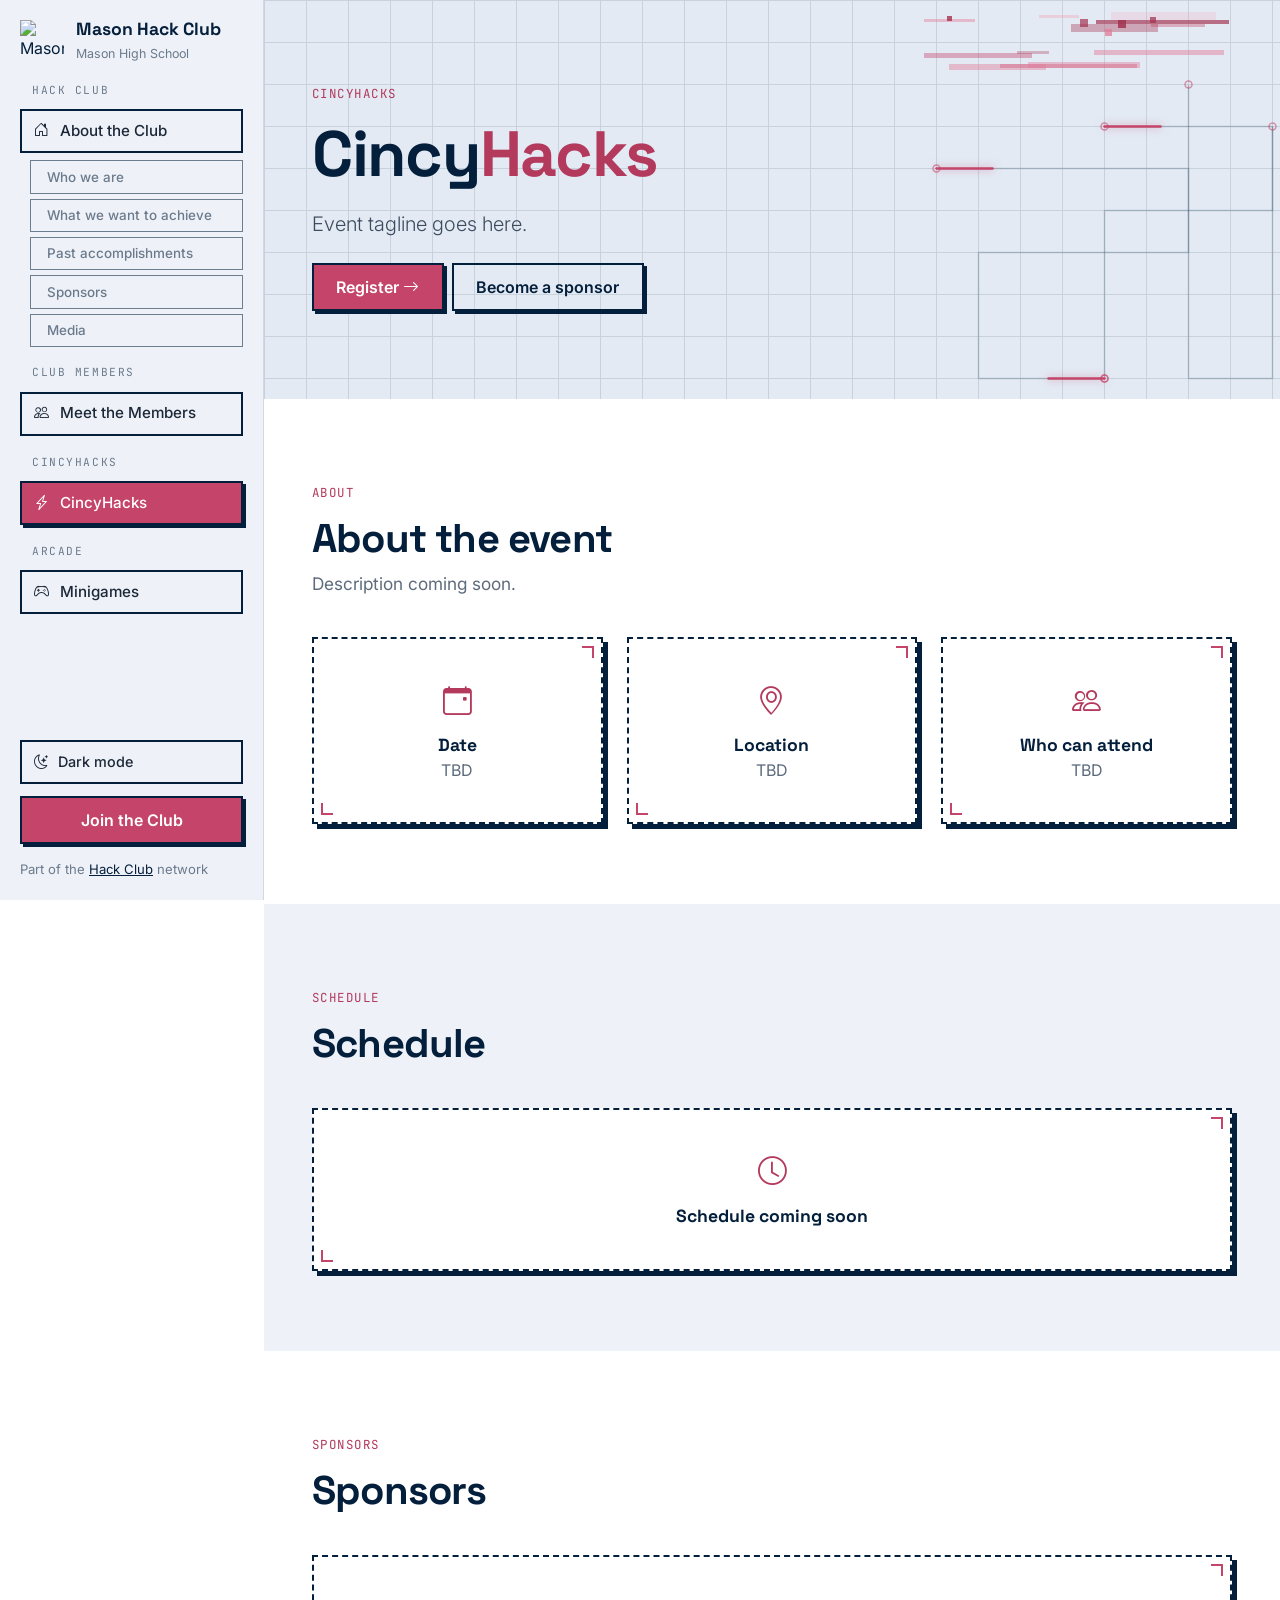
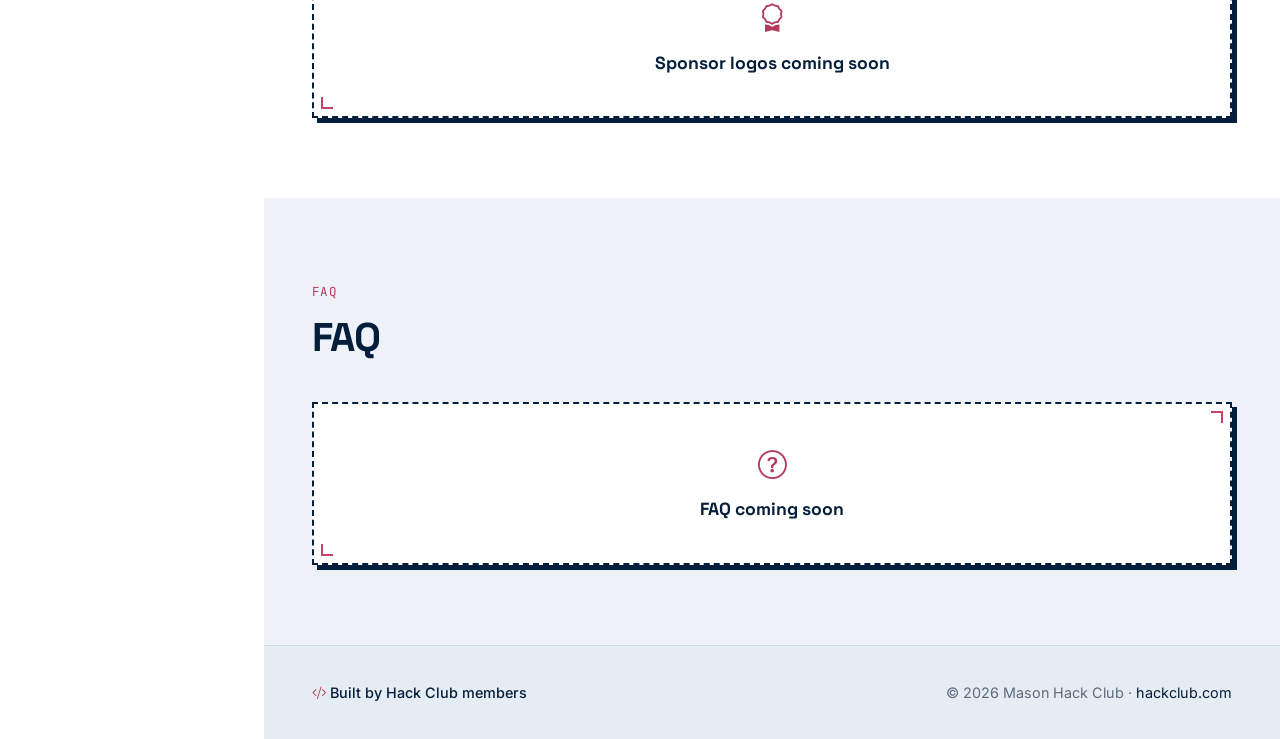
==== commit b1b72ea3: "Move page text into assets/data/copy.json Headlines, leads, section text, card text, highlights, mem" ====
--- a/cincyhacks.html
+++ b/cincyhacks.html
@@ -102,9 +102,9 @@
     <!-- CincyHacks page: boilerplate only, fill in each block when content is ready -->
     <header class="page-hero">
       <div class="container-xl px-4 px-lg-5">
-        <span class="eyebrow">cincyhacks</span>
-        <h1 class="mb-3">Cincy<span class="accent">Hacks</span></h1>
-        <p class="lead mb-4">Event tagline goes here.</p>
+        <span class="eyebrow" data-copy="cincyhacks.hero.eyebrow"></span>
+        <h1 class="mb-3" data-copy="cincyhacks.hero.title"></h1>
+        <p class="lead mb-4" data-copy="cincyhacks.hero.lead"></p>
         <div class="d-flex flex-wrap gap-2">
           <a href="#" class="btn btn-hc">Register <i class="bi bi-arrow-right"></i></a>
           <a href="#" class="btn btn-hc-outline">Become a sponsor</a>
@@ -115,19 +115,19 @@
     <section class="section">
       <div class="container-xl px-4 px-lg-5">
         <div class="section-head">
-          <span class="eyebrow">about</span>
-          <h2>About the event</h2>
-          <p>Description coming soon.</p>
+          <span class="eyebrow" data-copy="cincyhacks.about.eyebrow"></span>
+          <h2 data-copy="cincyhacks.about.title"></h2>
+          <p data-copy="cincyhacks.about.text"></p>
         </div>
         <div class="row g-4">
           <div class="col-md-4">
-            <div class="placeholder-block"><i class="bi bi-calendar-event"></i><strong>Date</strong>TBD</div>
+            <div class="placeholder-block"><i class="bi bi-calendar-event"></i><strong>Date</strong><span data-copy="cincyhacks.about.date"></span></div>
           </div>
           <div class="col-md-4">
-            <div class="placeholder-block"><i class="bi bi-geo-alt"></i><strong>Location</strong>TBD</div>
+            <div class="placeholder-block"><i class="bi bi-geo-alt"></i><strong>Location</strong><span data-copy="cincyhacks.about.location"></span></div>
           </div>
           <div class="col-md-4">
-            <div class="placeholder-block"><i class="bi bi-people"></i><strong>Who can attend</strong>TBD</div>
+            <div class="placeholder-block"><i class="bi bi-people"></i><strong>Who can attend</strong><span data-copy="cincyhacks.about.eligibility"></span></div>
           </div>
         </div>
       </div>
@@ -136,30 +136,30 @@
     <section class="section section-alt">
       <div class="container-xl px-4 px-lg-5">
         <div class="section-head">
-          <span class="eyebrow">schedule</span>
-          <h2>Schedule</h2>
+          <span class="eyebrow" data-copy="cincyhacks.schedule.eyebrow"></span>
+          <h2 data-copy="cincyhacks.schedule.title"></h2>
         </div>
-        <div class="placeholder-block"><i class="bi bi-clock"></i><strong>Schedule coming soon</strong></div>
+        <div class="placeholder-block"><i class="bi bi-clock"></i><strong data-copy="cincyhacks.schedule.placeholder"></strong></div>
       </div>
     </section>
 
     <section class="section">
       <div class="container-xl px-4 px-lg-5">
         <div class="section-head">
-          <span class="eyebrow">sponsors</span>
-          <h2>Sponsors</h2>
+          <span class="eyebrow" data-copy="cincyhacks.sponsors.eyebrow"></span>
+          <h2 data-copy="cincyhacks.sponsors.title"></h2>
         </div>
-        <div class="placeholder-block"><i class="bi bi-award"></i><strong>Sponsor logos coming soon</strong></div>
+        <div class="placeholder-block"><i class="bi bi-award"></i><strong data-copy="cincyhacks.sponsors.placeholder"></strong></div>
       </div>
     </section>
 
     <section class="section section-alt">
       <div class="container-xl px-4 px-lg-5">
         <div class="section-head">
-          <span class="eyebrow">faq</span>
-          <h2>FAQ</h2>
+          <span class="eyebrow" data-copy="cincyhacks.faq.eyebrow"></span>
+          <h2 data-copy="cincyhacks.faq.title"></h2>
         </div>
-        <div class="placeholder-block"><i class="bi bi-question-circle"></i><strong>FAQ coming soon</strong></div>
+        <div class="placeholder-block"><i class="bi bi-question-circle"></i><strong data-copy="cincyhacks.faq.placeholder"></strong></div>
       </div>
     </section>
 
@@ -173,6 +173,7 @@
 
   <script src="https://cdn.jsdelivr.net/npm/bootstrap@5.3.3/dist/js/bootstrap.bundle.min.js"></script>
   <script src="assets/js/main.js"></script>
+  <script src="assets/js/copy.js"></script>
   <script src="assets/js/media.js"></script>
   <script src="assets/js/traces.js"></script>
   <script src="assets/js/glitch.js"></script>
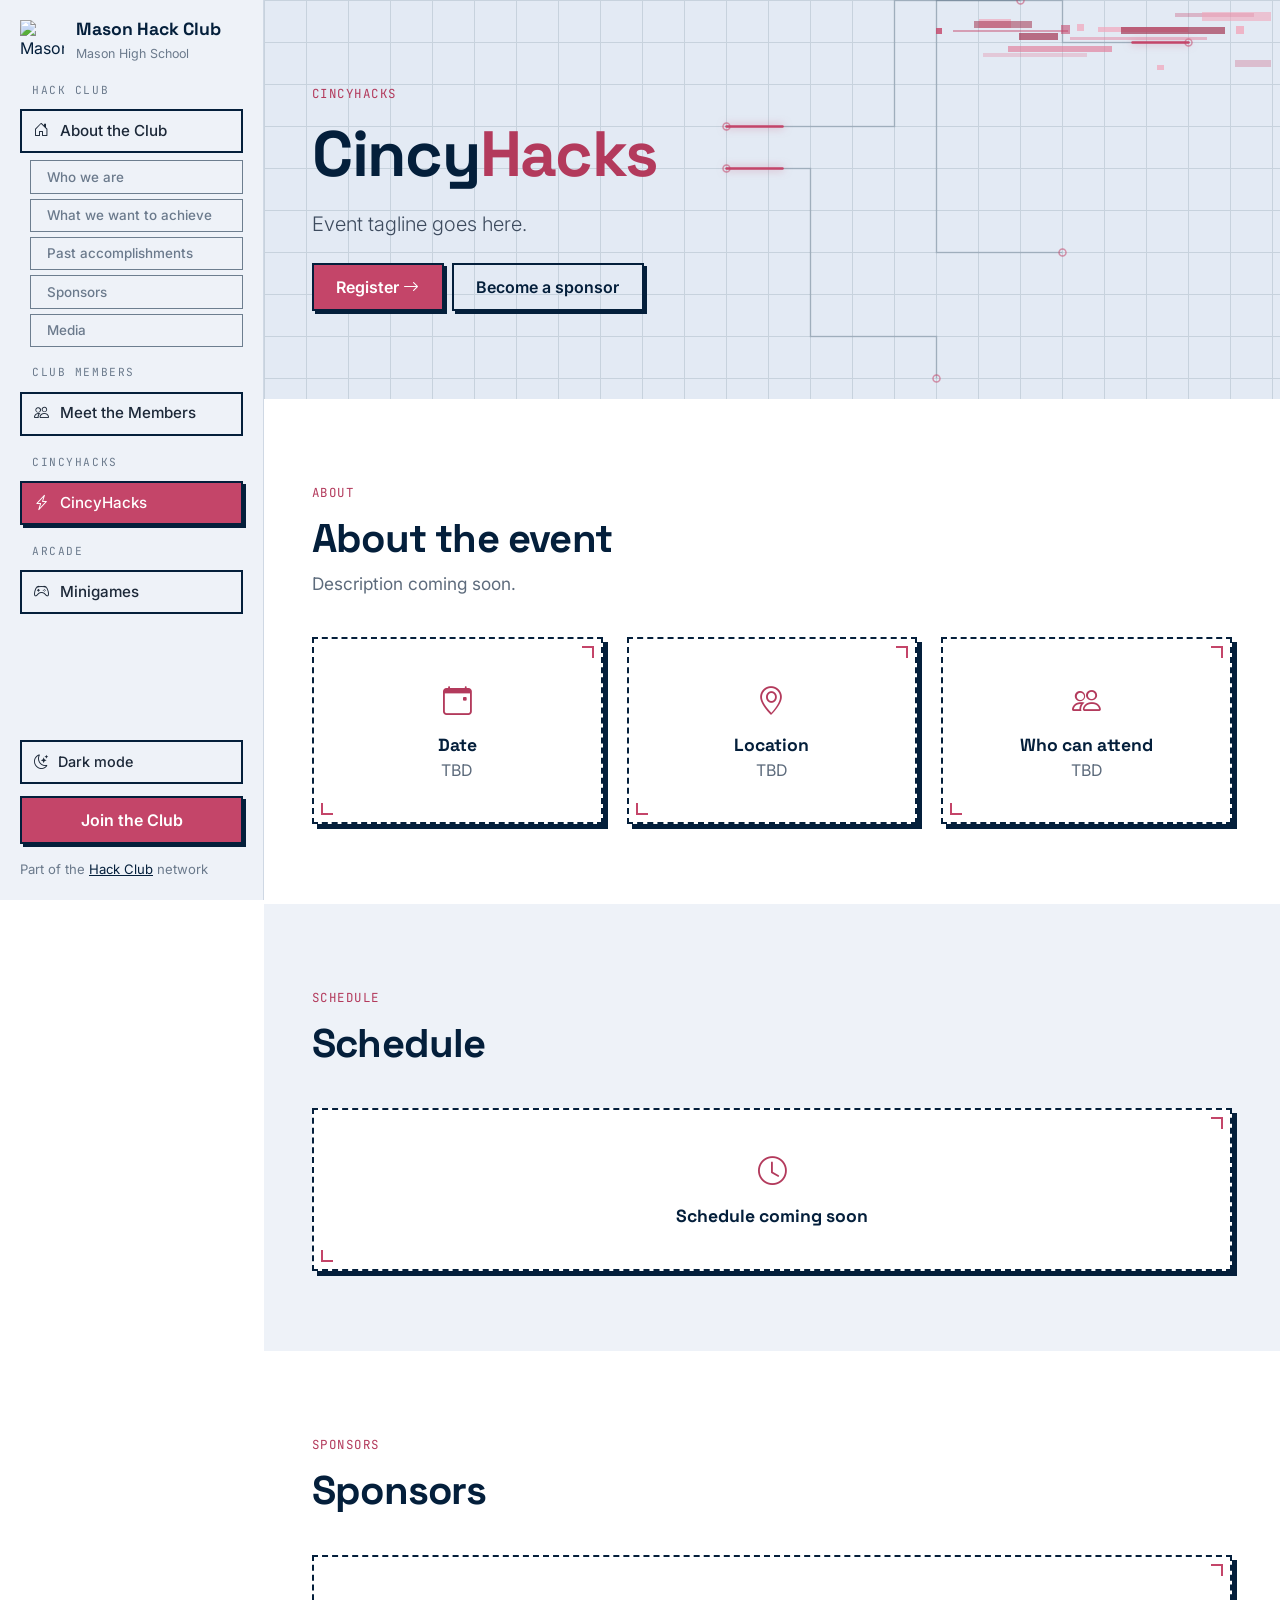
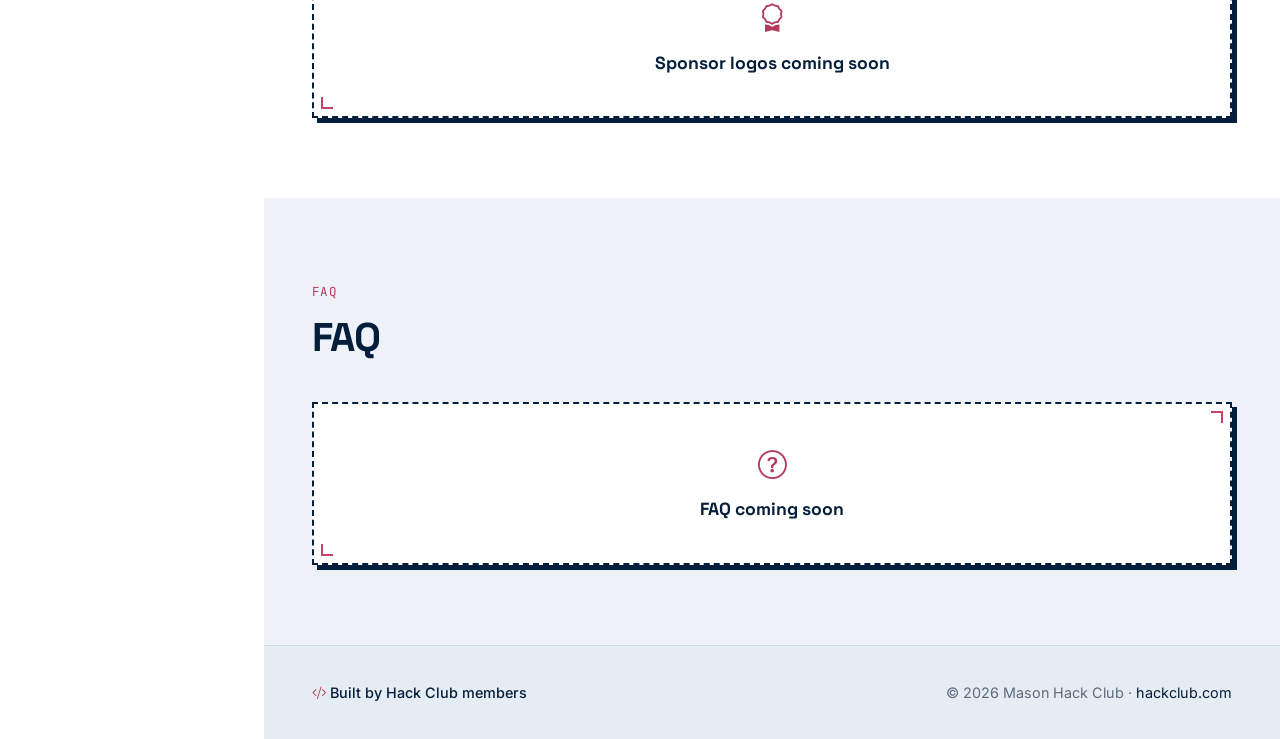
==== commit 6e64105b: "Move styles.css to the root, drop orphaned files, trim comments - styles.css now lives at the repo r" ====
--- a/cincyhacks.html
+++ b/cincyhacks.html
@@ -27,7 +27,7 @@
       document.documentElement.setAttribute("data-bs-theme", t);
     })();
   </script>
-  <link href="assets/css/styles.css" rel="stylesheet" />
+  <link href="styles.css" rel="stylesheet" />
 </head>
 <body>
 
--- a/styles.css
+++ b/styles.css
@@ -0,0 +1,1467 @@
+/* Mason Hack Club stylesheet. Brand: red #c44569, blue #041f3b. Theme is set by data-bs-theme on <html> (main.js). */
+/* Order matters: later sections override earlier ones, so shapes and motion come last. */
+
+/* Tokens */
+
+/* Brand constants (same in both modes) */
+:root {
+  --hc-red: #c44569;
+  --hc-red-dark: #a3324f;
+  --hc-blue: #041f3b;
+
+  --sidebar-w: 264px;
+  --radius: 14px;
+
+  /* Chamfer sizes. Zero unless corner-shape is supported (see SHAPES), so
+     browsers without it get square corners instead of rounded ones. */
+  --cut-lg: 0px;
+  --cut-md: 0px;
+  --cut-sm: 0px;
+}
+
+/* Light mode (default) */
+:root,
+[data-bs-theme="light"] {
+  color-scheme: light;
+
+  --bg: #ffffff;
+  --bg-alt: #eef2f8;
+  --surface: #ffffff;
+  --border: #cfd8e4;
+  --heading: #041f3b;
+  --text: #1c2838;
+  --muted: #5d6b7c;
+  --accent-text: #b33a5c;          /* red that passes contrast on white */
+
+  --sidebar-bg: #eef2f8;
+  --sidebar-border: #cfd8e4;
+  --sidebar-text: #1c2838;
+  --sidebar-muted: #6b7a8c;
+  --sidebar-hover: rgba(4, 31, 59, 0.08);
+  --sub-active-bg: rgba(196, 69, 105, 0.12);
+  --sub-active-text: #b33a5c;
+
+  --hero-bg: #e3eaf4;
+  /* Root-relative so it resolves the same from any stylesheet or page */
+  --grid-image: url("/assets/img/grid-light.svg");
+  --hero-lead: #3d4b5e;
+  --trace-line: rgba(4, 31, 59, 0.2);
+  --trace-pulse: #c44569;
+  --trace-glow: rgba(196, 69, 105, 0.55);
+
+  --feature-bg: #f8e1e9;
+  --feature-border: #e8b6c7;
+  --feature-text: #4a3a42;
+  --badge-bg: #ffffff;
+  --badge-text: #b33a5c;
+  --badge-border: #e8b6c7;
+
+  --tile-1: #041f3b;
+  --tile-2: #c44569;
+  --tile-3: #3a6ea5;
+
+  --media-1: #d4dfed;
+  --media-2: #f1d3dd;
+  --media-icon: rgba(4, 31, 59, 0.45);
+
+  --cta-bg: #eef2f8;
+
+  --footer-bg: #e6ecf4;
+  --footer-text: #5d6b7c;
+  --footer-link: #041f3b;
+
+  --outline-btn-text: #041f3b;
+  --outline-btn-border: rgba(4, 31, 59, 0.4);
+  --outline-btn-hover: rgba(4, 31, 59, 0.06);
+
+  --chip-bg: #e6ecf4;
+  --chip-text: #041f3b;
+
+  --shadow: 0 16px 32px rgba(4, 31, 59, 0.14);
+  --rest-shadow: 0 1px 2px rgba(4, 31, 59, 0.06), 0 4px 12px rgba(4, 31, 59, 0.05);
+  --logo-shadow: 0 24px 48px rgba(4, 31, 59, 0.18);
+
+  --edge: #041f3b;
+  --hard-shadow: #041f3b;
+  --hard-shadow-hover: #c44569;
+  --bracket: #c44569;
+}
+
+/* Dark mode */
+[data-bs-theme="dark"] {
+  color-scheme: dark;
+
+  --bg: #04182e;
+  --bg-alt: #041f3b;
+  --surface: #0a2a4a;
+  --border: rgba(220, 230, 242, 0.1);
+  --heading: #f1f4f9;
+  --text: #d6dfea;
+  --muted: #93a3b8;
+  --accent-text: #e27b98;          /* lighter red that passes contrast on navy */
+
+  --sidebar-bg: #031426;
+  --sidebar-border: rgba(220, 230, 242, 0.06);
+  --sidebar-text: #d6dfea;
+  --sidebar-muted: #7d8ea4;
+  --sidebar-hover: rgba(220, 230, 242, 0.07);
+  --sub-active-bg: rgba(196, 69, 105, 0.2);
+  --sub-active-text: #f2a6bb;
+
+  --hero-bg: #041f3b;
+  --grid-image: url("/assets/img/grid-dark.svg");
+  --hero-lead: #b9c6d6;
+  --trace-line: rgba(220, 230, 242, 0.13);
+  --trace-pulse: #e27b98;
+  --trace-glow: rgba(226, 123, 152, 0.7);
+
+  --feature-bg: #0a2a4a;
+  --feature-border: rgba(196, 69, 105, 0.35);
+  --feature-text: #b9c6d6;
+  --badge-bg: rgba(196, 69, 105, 0.2);
+  --badge-text: #f2a6bb;
+  --badge-border: rgba(196, 69, 105, 0.5);
+
+  --tile-1: #1d4f86;
+  --tile-2: #c44569;
+  --tile-3: #2f6a9e;
+
+  --media-1: #0c3052;
+  --media-2: #43223c;
+  --media-icon: rgba(220, 230, 242, 0.35);
+
+  --cta-bg: #031426;
+
+  --footer-bg: #021020;
+  --footer-text: #93a3b8;
+  --footer-link: #f1f4f9;
+
+  --outline-btn-text: #f1f4f9;
+  --outline-btn-border: rgba(220, 230, 242, 0.35);
+  --outline-btn-hover: rgba(220, 230, 242, 0.08);
+
+  --chip-bg: rgba(220, 230, 242, 0.08);
+  --chip-text: #d6dfea;
+
+  --shadow: 0 16px 32px rgba(0, 0, 0, 0.3);
+  --rest-shadow: none;
+  --logo-shadow: 0 24px 48px rgba(0, 0, 0, 0.4);
+
+  --edge: #3d5f86;
+  --hard-shadow: #1d4f86;
+  --hard-shadow-hover: #c44569;
+  --bracket: #e27b98;
+}
+
+/* Base */
+:root {
+  --bs-primary: var(--hc-red);
+  --bs-primary-rgb: 196, 69, 105;
+  --bs-body-font-family: "Inter", system-ui, sans-serif;
+}
+
+body {
+  background: var(--bg);
+  color: var(--text);
+  transition: background-color 0.2s, color 0.2s;
+}
+
+a {
+  color: var(--accent-text);
+}
+a:hover {
+  color: var(--hc-red);
+}
+
+h1, h2, h3, h4, .display-font {
+  font-family: "Space Grotesk", system-ui, sans-serif;
+  letter-spacing: -0.02em;
+  color: var(--heading);
+}
+
+.mono {
+  font-family: "JetBrains Mono", ui-monospace, monospace;
+}
+
+/* Buttons */
+.btn-hc {
+  --bs-btn-bg: var(--hc-red);
+  --bs-btn-border-color: var(--hc-red);
+  --bs-btn-color: #fff;
+  --bs-btn-hover-bg: var(--hc-red-dark);
+  --bs-btn-hover-border-color: var(--hc-red-dark);
+  --bs-btn-hover-color: #fff;
+  --bs-btn-active-bg: var(--hc-red-dark);
+  --bs-btn-active-border-color: var(--hc-red-dark);
+  --bs-btn-active-color: #fff;
+  font-weight: 600;
+  border-radius: 999px;
+  padding: 0.65rem 1.4rem;
+}
+.btn-hc-outline {
+  --bs-btn-color: var(--outline-btn-text);
+  --bs-btn-border-color: var(--outline-btn-border);
+  --bs-btn-hover-bg: var(--outline-btn-hover);
+  --bs-btn-hover-border-color: var(--outline-btn-text);
+  --bs-btn-hover-color: var(--outline-btn-text);
+  --bs-btn-active-bg: var(--outline-btn-hover);
+  --bs-btn-active-color: var(--outline-btn-text);
+  font-weight: 600;
+  border-radius: 999px;
+  padding: 0.65rem 1.4rem;
+}
+
+/* Sidebar */
+.sidebar {
+  /* !important beats Bootstrap's transparent .offcanvas-lg background on desktop */
+  background-color: var(--sidebar-bg) !important;
+  color: var(--sidebar-text);
+  width: var(--sidebar-w);
+  --bs-offcanvas-width: var(--sidebar-w);
+}
+@media (min-width: 992px) {
+  .sidebar {
+    position: fixed;
+    inset: 0 auto 0 0;
+    border-right: 1px solid var(--sidebar-border);
+  }
+  .main {
+    margin-left: var(--sidebar-w);
+  }
+}
+.sidebar .offcanvas-header,
+.sidebar .offcanvas-body {
+  padding: 1.5rem 1.25rem;
+}
+.sidebar .offcanvas-body {
+  display: flex;
+  flex-direction: column;
+  gap: 1.75rem;
+}
+
+.brand {
+  display: flex;
+  align-items: center;
+  gap: 0.75rem;
+  text-decoration: none;
+  color: var(--heading);
+}
+.brand:hover {
+  color: var(--heading);
+}
+.brand img {
+  width: 44px;
+  height: 44px;
+  border-radius: 10px;
+  object-fit: cover;
+}
+.brand strong {
+  display: block;
+  font-family: "Space Grotesk", sans-serif;
+  font-size: 1.1rem;
+  line-height: 1.1;
+}
+.brand small {
+  color: var(--sidebar-muted);
+  font-size: 0.78rem;
+}
+
+.nav-group-label {
+  font-family: "JetBrains Mono", monospace;
+  font-size: 0.7rem;
+  letter-spacing: 0.14em;
+  text-transform: uppercase;
+  color: var(--sidebar-muted);
+  margin: 0 0 0.5rem 0.75rem;
+}
+.side-nav {
+  list-style: none;
+  padding: 0;
+  margin: 0;
+  display: grid;
+  gap: 2px;
+}
+.side-nav a {
+  display: flex;
+  align-items: center;
+  gap: 0.7rem;
+  padding: 0.55rem 0.75rem;
+  border-radius: 10px;
+  color: var(--sidebar-text);
+  text-decoration: none;
+  font-weight: 500;
+  font-size: 0.95rem;
+  transition: background 0.15s, color 0.15s;
+}
+.side-nav a:hover {
+  background: var(--sidebar-hover);
+  color: var(--heading);
+}
+.side-nav a.active {
+  background: var(--hc-red);
+  color: #fff;
+}
+.side-nav .sub a {
+  padding-left: 2.6rem;
+  font-size: 0.87rem;
+  color: var(--sidebar-muted);
+}
+.side-nav .sub a:hover {
+  color: var(--heading);
+}
+.side-nav .sub a.active {
+  background: var(--sub-active-bg);
+  color: var(--sub-active-text);
+}
+
+.sidebar-foot {
+  margin-top: auto;
+  font-size: 0.82rem;
+  color: var(--sidebar-muted);
+}
+.sidebar-foot a:not(.btn) {
+  color: var(--heading);
+}
+
+.theme-toggle {
+  display: flex;
+  align-items: center;
+  gap: 0.6rem;
+  width: 100%;
+  padding: 0.55rem 0.75rem;
+  margin-bottom: 0.75rem;
+  border: 1px solid var(--sidebar-border);
+  border-radius: 10px;
+  background: transparent;
+  color: var(--sidebar-text);
+  font-size: 0.9rem;
+  font-weight: 500;
+  transition: background 0.15s;
+}
+.theme-toggle:hover {
+  background: var(--sidebar-hover);
+}
+
+/* Mobile top bar */
+.topbar {
+  background: var(--sidebar-bg);
+  border-bottom: 1px solid var(--sidebar-border);
+  position: sticky;
+  top: 0;
+  z-index: 1030;
+}
+.topbar .btn {
+  color: var(--heading);
+  font-size: 1.5rem;
+  line-height: 1;
+}
+
+/* Sidebar links: bordered like the buttons, with room between them */
+.side-nav {
+  gap: 7px;
+}
+.side-nav .sub + .sub {
+  margin-top: -2px;
+}
+.side-nav a, .theme-toggle {
+  border: 2px solid var(--edge);
+  transition: transform 0.12s, box-shadow 0.12s, background-color 0.12s, color 0.12s;
+}
+.side-nav .sub a {
+  border-width: 1px;
+  border-color: color-mix(in srgb, var(--edge) 55%, transparent);
+  margin-left: 0.6rem;
+  padding: 0.35rem 0.6rem 0.35rem 1rem;
+  font-size: 0.84rem;
+  white-space: nowrap;
+}
+/* Tighter gaps between groups pay for the extra space between links */
+.sidebar .offcanvas-body {
+  gap: 1.1rem;
+  padding-top: 1.25rem;
+  padding-bottom: 1.25rem;
+  scrollbar-width: thin;
+}
+.side-nav a:hover, .theme-toggle:hover {
+  transform: translate(-2px, -2px);
+  box-shadow: 3px 3px 0 var(--edge);
+}
+.side-nav .sub a:hover {
+  border-color: var(--edge);
+}
+.side-nav a.active {
+  border-color: var(--edge);
+  box-shadow: 3px 3px 0 var(--edge);
+}
+.nav-group-label {
+  margin-bottom: 0.65rem;
+}
+@media (min-width: 992px) {
+  /* The spacing makes the nav taller, so let it scroll on short screens */
+  .sidebar .offcanvas-body {
+    height: 100%;
+    overflow-y: auto;
+  }
+}
+
+/* Page header */
+.page-hero {
+  position: relative;
+  background: var(--hero-bg);
+  overflow: hidden;
+  padding: 5rem 0 5.5rem;
+}
+.page-hero::before {
+  content: "";
+  position: absolute;
+  inset: 0;
+  background-image: var(--grid-image);
+  background-size: 42px 42px;
+}
+/* Animated circuit traces (built by traces.js). The layer holds its own copy of
+   the grid so grid and traces drift together; the static ::before grid above
+   is only the fallback for when the script hasn't run. */
+.page-hero.has-traces::before {
+  display: none;
+}
+.hero-traces {
+  position: absolute;
+  inset: 0;
+  overflow: hidden;
+  pointer-events: none;
+}
+.hero-traces-layer {
+  position: absolute;
+  top: -42px;
+  left: -42px;
+  right: 0;
+  bottom: 0;
+  background-image: var(--grid-image);
+  background-size: 42px 42px;
+  animation: trace-drift 30s linear infinite;
+}
+.hero-traces svg {
+  position: absolute;
+  top: 0;
+  left: 0;
+  overflow: visible;
+}
+.trace-line {
+  fill: none;
+  stroke: var(--trace-line);
+  stroke-width: 1.5;
+}
+.trace-node {
+  fill: none;
+  stroke: var(--trace-pulse);
+  stroke-width: 1.5;
+  opacity: 0.55;
+}
+.trace-pulse {
+  fill: none;
+  stroke: var(--trace-pulse);
+  stroke-width: 2.5;
+  stroke-linecap: round;
+  filter: drop-shadow(0 0 4px var(--trace-glow));
+}
+/* One cell per loop, so the end frame lines up exactly with the start. */
+@keyframes trace-drift {
+  from {
+    transform: translate(0, 0);
+  }
+  to {
+    transform: translate(42px, 42px);
+  }
+}
+.page-hero > .container-xl {
+  position: relative;
+  z-index: 1;
+}
+.page-hero h1 {
+  font-size: clamp(2.4rem, 5.5vw, 4rem);
+  font-weight: 700;
+}
+.page-hero .lead {
+  color: var(--hero-lead);
+  max-width: 580px;
+}
+.accent {
+  color: var(--accent-text);
+}
+.hero-label {
+  margin-bottom: 0.9rem;
+  font-size: 1rem;
+  font-weight: 600;
+  font-variant-caps: all-small-caps;
+  letter-spacing: 0.06em;
+  color: var(--hero-lead);
+}
+/* Home headline: on desktop it scales with its column (container query units)
+   so each sentence stays on one line. Its longest line is about 12.3em wide. */
+@media (min-width: 992px) {
+  .hero-copy {
+    container-type: inline-size;
+  }
+  .page-hero .hero-headline {
+    font-size: min(4rem, 7.9cqi);
+  }
+}
+
+.eyebrow {
+  display: inline-block;
+  font-family: "JetBrains Mono", monospace;
+  font-size: 0.78rem;
+  letter-spacing: 0.12em;
+  text-transform: uppercase;
+  color: var(--accent-text);
+  margin-bottom: 0.75rem;
+}
+
+.hero-logo {
+  width: min(100%, 300px);
+  aspect-ratio: 1;
+  object-fit: cover;
+  border-radius: 28px;
+  box-shadow: var(--logo-shadow);
+  transform: rotate(3deg);
+}
+@media (max-width: 991.98px) {
+  .hero-logo {
+    width: min(55%, 220px);
+  }
+}
+
+/* Small sideways QR stuck on the top-right corner of the hero logo card */
+/* The wrapper takes the logo's old sizing: a percentage width on an image
+   inside a shrink-to-fit box would collapse to the image's small native size. */
+.hero-logo-wrap {
+  position: relative;
+  display: inline-block;
+  width: min(100%, 300px);
+}
+.hero-logo-wrap .hero-logo {
+  width: 100%;
+}
+@media (max-width: 991.98px) {
+  .hero-logo-wrap {
+    width: min(55%, 220px);
+  }
+}
+/* Sized as a share of the logo card, so it stays small at every width */
+.hero-qr {
+  position: absolute;
+  top: -9%;
+  right: -11%;
+  z-index: 2;
+  display: block;
+  width: 28%;
+  padding: 0;
+  background: #fff;
+  border: 2px solid var(--edge);
+  box-shadow: 3px 3px 0 var(--hard-shadow);
+  transform: rotate(78deg);
+  transition: transform 0.15s, box-shadow 0.15s;
+}
+.hero-qr img {
+  display: block;
+  width: 100%;
+  height: auto;
+}
+.hero-qr:hover {
+  transform: rotate(78deg) scale(1.08);
+  box-shadow: 4px 4px 0 var(--hard-shadow-hover);
+}
+
+/* Footer */
+.site-footer {
+  background: var(--footer-bg);
+  border-top: 1px solid var(--border);
+  color: var(--footer-text);
+  padding: 2.25rem 0;
+  font-size: 0.9rem;
+}
+.site-footer a {
+  color: var(--footer-link);
+  text-decoration: none;
+}
+.site-footer a:hover {
+  color: var(--accent-text);
+}
+.built-by {
+  color: var(--heading);
+  font-weight: 500;
+}
+.built-by i {
+  color: var(--accent-text);
+}
+
+/* Stat callouts: a wide solid one and a narrow mirrored outline one, overlapping the hero bottom */
+.stat-callouts {
+  position: relative;
+  z-index: 2;
+  margin-top: -2.5rem;
+}
+.stat-lead, .stat-aside {
+  height: 100%;
+  border: 2px solid var(--edge);
+  corner-shape: bevel;
+  box-shadow: 6px 6px 0 var(--hard-shadow);
+}
+.stat-lead {
+  display: flex;
+  align-items: center;
+  gap: 1.5rem;
+  padding: 1.75rem 2rem;
+  background: var(--hc-red);
+  color: #fff;
+  border-radius: var(--cut-lg) 0;
+}
+.stat-lead strong {
+  font-family: "Space Grotesk", sans-serif;
+  font-size: clamp(3.5rem, 8vw, 5.5rem);
+  line-height: 0.9;
+  letter-spacing: -0.04em;
+}
+.stat-lead p {
+  margin: 0;
+  font-size: 1.15rem;
+  font-weight: 600;
+  line-height: 1.3;
+}
+.stat-lead small {
+  display: block;
+  margin-top: 0.4rem;
+  font-size: 0.92rem;
+  font-weight: 400;
+  opacity: 0.9;
+}
+.stat-aside {
+  padding: 1.5rem 1.6rem;
+  background: var(--surface);
+  border-radius: 0 var(--cut-lg);
+}
+.stat-aside strong {
+  display: block;
+  font-family: "JetBrains Mono", monospace;
+  font-size: 2rem;
+  line-height: 1.1;
+  color: var(--heading);
+}
+.stat-aside p {
+  margin: 0.35rem 0 0;
+  color: var(--muted);
+}
+
+/* Sections */
+.section {
+  padding: 5rem 0;
+}
+.section-alt {
+  background: var(--bg-alt);
+}
+.section-head {
+  max-width: 640px;
+  margin-bottom: 2.5rem;
+}
+.section-head h2 {
+  font-size: clamp(1.9rem, 3.5vw, 2.5rem);
+  font-weight: 700;
+}
+.section-head p {
+  color: var(--muted);
+  font-size: 1.08rem;
+}
+
+.hc-card {
+  height: 100%;
+  background: var(--surface);
+  border: 1px solid var(--border);
+  border-radius: var(--radius);
+  padding: 1.75rem;
+  transition: transform 0.2s, box-shadow 0.2s, border-color 0.2s;
+  box-shadow: var(--rest-shadow);
+}
+.hc-card:hover {
+  transform: translateY(-4px);
+  border-color: var(--hc-red);
+  box-shadow: var(--shadow);
+}
+.hc-card h3 {
+  font-size: 1.2rem;
+  font-weight: 600;
+}
+.hc-card p {
+  color: var(--muted);
+  margin-bottom: 0;
+}
+.icon-tile {
+  width: 48px;
+  height: 48px;
+  border-radius: 12px;
+  display: grid;
+  place-items: center;
+  font-size: 1.35rem;
+  color: #fff;
+  background: var(--tile-1);
+  margin-bottom: 1.1rem;
+}
+.icon-tile.red {
+  background: var(--tile-2);
+}
+.icon-tile.alt {
+  background: var(--tile-3);
+}
+
+/* Goal list */
+.goal {
+  display: flex;
+  gap: 1rem;
+  align-items: flex-start;
+  padding: 1.25rem 1.4rem;
+  background: var(--surface);
+  border: 1px solid var(--border);
+  border-left: 4px solid var(--hc-red);
+  border-radius: 12px;
+  height: 100%;
+  box-shadow: var(--rest-shadow);
+}
+.goal i {
+  color: var(--accent-text);
+  font-size: 1.4rem;
+}
+.goal h3 {
+  font-size: 1.05rem;
+  font-weight: 600;
+  margin-bottom: 0.2rem;
+}
+.goal p {
+  color: var(--muted);
+  margin: 0;
+  font-size: 0.95rem;
+}
+
+/* Accomplishment feature */
+.feature {
+  background: var(--feature-bg);
+  border: 1px solid var(--feature-border);
+  border-radius: 20px;
+  padding: 2.5rem;
+  position: relative;
+  overflow: hidden;
+}
+.feature > * {
+  position: relative;
+  z-index: 1;
+}
+.feature .big {
+  font-family: "Space Grotesk", sans-serif;
+  font-size: clamp(1.7rem, 3.5vw, 2.4rem);
+  font-weight: 700;
+  line-height: 1.15;
+  color: var(--heading);
+}
+.feature p {
+  color: var(--feature-text);
+}
+.badge-hc {
+  display: inline-flex;
+  align-items: center;
+  gap: 0.4rem;
+  background: var(--badge-bg);
+  color: var(--badge-text);
+  border: 1px solid var(--badge-border);
+  border-radius: 999px;
+  padding: 0.3rem 0.8rem;
+  font-size: 0.8rem;
+  font-weight: 600;
+}
+
+.mini-list {
+  list-style: none;
+  padding: 0;
+  margin: 0;
+  display: grid;
+  gap: 0.9rem;
+}
+.mini-list li {
+  display: flex;
+  gap: 0.75rem;
+}
+.mini-list i {
+  color: var(--accent-text);
+}
+
+/* Sponsors */
+.sponsor {
+  height: 100%;
+  display: flex;
+  flex-direction: column;
+  align-items: center;
+  justify-content: center;
+  text-align: center;
+  gap: 0.4rem;
+  padding: 2.25rem 1.5rem;
+  border: 1px solid var(--border);
+  border-radius: var(--radius);
+  background: var(--surface);
+  transition: border-color 0.2s, box-shadow 0.2s;
+  box-shadow: var(--rest-shadow);
+}
+.sponsor:hover {
+  border-color: var(--hc-red);
+  box-shadow: var(--shadow);
+}
+/* The cards are links to each sponsor's site */
+a.sponsor {
+  color: inherit;
+  text-decoration: none;
+}
+.sponsor small {
+  color: var(--muted);
+}
+
+/* Both logos share one box, so a wide logo and a tall one look the same size */
+.sponsor-logo {
+  display: block;
+  width: auto;
+  max-width: 62%;
+  height: auto;
+  max-height: 64px;
+  margin-bottom: 0.5rem;
+  object-fit: contain;
+  background: transparent;
+  /* Strips any white or light background baked into the image: white
+     multiplied by the card color is just the card color. */
+  mix-blend-mode: multiply;
+}
+
+/* Dark mode: multiply would sink the logos into the navy, so they turn into
+   white silhouettes instead. brightness(0) flattens every colored pixel to
+   black, invert(1) flips that to white, and transparent areas stay clear. */
+[data-bs-theme="dark"] .sponsor-logo {
+  mix-blend-mode: normal;
+  filter: brightness(0) invert(1);
+  opacity: 0.9;
+}
+
+/* Media gallery */
+.media-tile {
+  aspect-ratio: 4 / 3;
+  border-radius: 12px;
+  background: var(--media-1);
+  border: 1px solid var(--border);
+  display: grid;
+  place-items: center;
+  color: var(--media-icon);
+  font-size: 2rem;
+  overflow: hidden;
+  box-shadow: var(--rest-shadow);
+}
+.row > :nth-child(even) > .media-tile {
+  background: var(--media-2);
+}
+.media-tile img {
+  width: 100%;
+  height: 100%;
+  object-fit: cover;
+}
+
+/* CTA */
+.cta {
+  background: var(--cta-bg);
+  text-align: center;
+  padding: 5rem 0;
+  position: relative;
+  overflow: hidden;
+}
+.cta > .container-xl {
+  position: relative;
+}
+.cta h2 {
+  font-size: clamp(2rem, 4.5vw, 3rem);
+  font-weight: 700;
+}
+.cta p {
+  color: var(--muted);
+  max-width: 540px;
+  margin: 0 auto 2rem;
+}
+.join-qr {
+  display: block;
+  width: 360px;
+  max-width: 100%;
+  height: auto;
+  margin: 0 auto;
+  margin-bottom: 20px;
+  background: #fff;
+  border: 2px solid var(--edge);
+  border-radius: var(--cut-md) 0;
+  corner-shape: bevel;
+  box-shadow: 5px 5px 0 var(--hard-shadow);
+}
+.cta .join-qr-hint {
+  font-size: 0.85rem;
+  margin-bottom: 0;
+}
+
+/* Desktop: message on the left, QR code on the right */
+@media (min-width: 992px) {
+  .join-copy {
+    text-align: left;
+  }
+  .join-copy p {
+    margin-left: 0;
+  }
+  .join-code .join-qr {
+    margin-right: 0;
+  }
+  .join-code .join-qr-hint {
+    text-align: right;
+  }
+}
+
+/* Members */
+.member-card {
+  height: 100%;
+  background: var(--surface);
+  border: 1px solid var(--border);
+  border-radius: 18px;
+  overflow: hidden;
+  display: flex;
+  flex-direction: column;
+  transition: transform 0.2s, box-shadow 0.2s, border-color 0.2s;
+  box-shadow: var(--rest-shadow);
+}
+.member-card:hover {
+  transform: translateY(-4px);
+  border-color: var(--hc-red);
+  box-shadow: var(--shadow);
+}
+.member-photo {
+  aspect-ratio: 1;
+  width: 100%;
+  object-fit: cover;
+  background: var(--bg-alt);
+}
+.member-body {
+  padding: 1.25rem 1.4rem 1.5rem;
+  flex: 1;
+  display: flex;
+  flex-direction: column;
+}
+.member-body h3 {
+  font-size: 1.15rem;
+  font-weight: 600;
+  margin-bottom: 0.15rem;
+}
+.member-role {
+  font-family: "JetBrains Mono", monospace;
+  font-size: 0.72rem;
+  letter-spacing: 0.1em;
+  text-transform: uppercase;
+  color: var(--accent-text);
+  margin-bottom: 0.75rem;
+}
+.member-bio {
+  color: var(--muted);
+  font-size: 0.93rem;
+  margin-bottom: 1rem;
+}
+.member-links {
+  margin-top: auto;
+  display: flex;
+  gap: 0.5rem;
+}
+.member-links a {
+  width: 34px;
+  height: 34px;
+  display: grid;
+  place-items: center;
+  border-radius: 50%;
+  background: var(--chip-bg);
+  color: var(--chip-text);
+  text-decoration: none;
+  transition: background 0.15s, color 0.15s;
+}
+.member-links a:hover {
+  background: var(--hc-red);
+  color: #fff;
+}
+
+/* Placeholder / boilerplate */
+.placeholder-block {
+  border: 2px dashed var(--border);
+  border-radius: var(--radius);
+  padding: 2.5rem 1.5rem;
+  text-align: center;
+  color: var(--muted);
+  background: var(--surface);
+  height: 100%;
+}
+.placeholder-block i {
+  font-size: 1.8rem;
+  color: var(--accent-text);
+  display: block;
+  margin-bottom: 0.6rem;
+}
+.placeholder-block strong {
+  display: block;
+  color: var(--heading);
+  font-family: "Space Grotesk", sans-serif;
+  font-size: 1.1rem;
+}
+
+/* Minigames (ported from ia-life) */
+.game-card .icon-tile {
+  margin-bottom: 1rem;
+}
+.game-card .btn {
+  margin-top: 1.25rem;
+}
+
+.game-modal .modal-content {
+  background: var(--surface);
+  color: var(--text);
+  border: 1px solid var(--border);
+  border-radius: 18px;
+}
+.game-modal .modal-header,
+.game-modal .modal-body {
+  padding: 1.25rem 1.5rem;
+}
+.game-modal .modal-header {
+  border-bottom: 0;
+  padding-bottom: 0;
+  align-items: flex-start;
+}
+.game-modal .modal-title {
+  font-size: 1.35rem;
+  font-weight: 700;
+}
+.modal-hint {
+  color: var(--muted);
+  font-size: 0.92rem;
+  margin: 0.25rem 0 0;
+}
+
+.minigame-status {
+  font-size: 0.88rem;
+  font-weight: 600;
+  color: var(--accent-text);
+  margin: 0.75rem 0 0;
+  min-height: 1.4em;
+  text-align: center;
+}
+
+/* Reactor: the pattern on the left, the player's attempt on the right. */
+.reactor-board {
+  display: flex;
+  gap: 1rem;
+  justify-content: center;
+  max-width: 340px;
+  margin: 0 auto;
+}
+.reactor-grid {
+  display: grid;
+  grid-template-columns: repeat(5, 1fr);
+  gap: 4px;
+  padding: 0.6rem;
+  background: var(--bg-alt);
+  border: 1px solid var(--border);
+  border-radius: 10px;
+  flex: 1;
+}
+.reactor-cell {
+  aspect-ratio: 1;
+  background: var(--surface);
+  border: 1px solid var(--border);
+  border-radius: 4px;
+  padding: 0;
+}
+button.reactor-cell {
+  cursor: pointer;
+}
+button.reactor-cell:hover {
+  border-color: var(--hc-red);
+}
+.reactor-cell.is-lit {
+  background: var(--hc-red);
+  border-color: var(--hc-red);
+}
+button.reactor-cell:focus-visible {
+  outline: 2px solid var(--hc-red);
+  outline-offset: 1px;
+}
+
+/* Set route: drag the marker onto the ring. */
+.route-screen {
+  position: relative;
+  height: min(220px, 40vh);
+  background-color: var(--bg-alt);
+  background-image: var(--grid-image);
+  background-size: 24px 24px;
+  border: 1px solid var(--border);
+  border-radius: 10px;
+  touch-action: none;
+}
+.route-target {
+  position: absolute;
+  width: 42px;
+  height: 42px;
+  margin: -21px 0 0 -21px;
+  border: 3px solid var(--heading);
+  border-radius: 50%;
+  opacity: 0.6;
+}
+.route-target.is-near {
+  border-color: var(--hc-red);
+  opacity: 1;
+}
+.route-marker {
+  position: absolute;
+  width: 22px;
+  height: 22px;
+  margin: -11px 0 0 -11px;
+  background: var(--hc-red);
+  border: 2px solid var(--surface);
+  border-radius: 50%;
+  box-shadow: 0 2px 8px rgba(0, 0, 0, 0.25);
+  cursor: grab;
+  touch-action: none;
+}
+.route-marker:active {
+  cursor: grabbing;
+}
+.route-marker:focus-visible {
+  outline: 2px solid var(--heading);
+  outline-offset: 2px;
+}
+
+/* Popups: a screen of windows that are not the thing the player wanted. */
+.popup-screen {
+  position: relative;
+  height: min(250px, 44vh);
+  background: var(--bg-alt);
+  border: 1px solid var(--border);
+  border-radius: 10px;
+  overflow: hidden;
+}
+.popup-window {
+  position: absolute;
+  width: 54%;
+  min-width: 150px;
+  background: var(--surface);
+  border: 1px solid var(--border);
+  border-radius: 8px;
+  overflow: hidden;
+  box-shadow: 0 6px 18px rgba(0, 0, 0, 0.15);
+}
+.popup-bar {
+  display: flex;
+  align-items: center;
+  justify-content: space-between;
+  gap: 0.4rem;
+  background: var(--tile-1);
+  padding: 0.2rem 0.25rem 0.2rem 0.6rem;
+}
+.popup-title {
+  font-family: "JetBrains Mono", monospace;
+  font-size: 0.68rem;
+  font-weight: 600;
+  color: #fff;
+  text-transform: uppercase;
+  letter-spacing: 0.06em;
+  white-space: nowrap;
+  overflow: hidden;
+  text-overflow: ellipsis;
+}
+.popup-close {
+  flex-shrink: 0;
+  width: 1.5rem;
+  height: 1.5rem;
+  line-height: 1;
+  font-size: 0.9rem;
+  background: rgba(255, 255, 255, 0.15);
+  color: #fff;
+  border: none;
+  border-radius: 4px;
+  padding: 0;
+  cursor: pointer;
+}
+.popup-close:hover {
+  background: var(--hc-red);
+}
+.popup-close:focus-visible {
+  outline: 2px solid #fff;
+  outline-offset: 1px;
+}
+.popup-text {
+  font-size: 0.78rem;
+  margin: 0;
+  padding: 0.55rem 0.7rem;
+  color: var(--text);
+}
+
+/* Flappy: fly the gaps, and a clip puts the score back to nothing. */
+.flappy-screen {
+  display: block;
+  width: 100%;
+  height: min(240px, 42vh);
+  border: 1px solid var(--border);
+  border-radius: 10px;
+  touch-action: none;
+  cursor: pointer;
+}
+.flappy-screen:focus-visible {
+  outline: 2px solid var(--hc-red);
+  outline-offset: 2px;
+}
+
+/* Glitch effect: pink/red bars placed by glitch.js (hero corner, hackathon card, "start hacking?"); ignore the mouse */
+.glitch {
+  position: absolute;
+  z-index: 0;
+  display: block;
+  pointer-events: none;
+  overflow: hidden;
+}
+
+/* Keep the real content above the glitch in the hero and hackathon card */
+.page-hero > .container-xl,
+.feature > :not(.glitch) {
+  position: relative;
+  z-index: 1;
+}
+
+/* Other pages' heroes: the top-right band, above the headline */
+.glitch-hero {
+  top: 10px;
+  right: 0;
+  width: min(360px, 48%);
+  height: 60px;
+}
+
+/* Hackathon card: its bottom-right padding, beside the button */
+.feature > .glitch-feature {
+  position: absolute;
+  z-index: 0;
+  right: 14px;
+  bottom: 8px;
+  width: 42%;
+  height: 28px;
+}
+
+/* Join section: on top of the words "start hacking?". The phrase stays on
+   one line so the glitch covers it as a single block. */
+#join h2 .accent {
+  position: relative;
+  display: inline-block;
+}
+.glitch-join {
+  inset: -4px -6px;
+  z-index: 1;
+}
+
+.glitch-bar {
+  position: absolute;
+  display: block;
+  opacity: var(--glitch-rest);
+  animation: glitch-burst var(--glitch-duration) steps(1, end) infinite;
+  animation-delay: var(--glitch-delay);
+}
+
+/* Pink palette: every tone is pink or red */
+.glitch-bar.pink-0 {
+  background: #c44569;
+}
+.glitch-bar.pink-1 {
+  background: #e27b98;
+}
+.glitch-bar.pink-2 {
+  background: #f2a6bb;
+}
+.glitch-bar.pink-3 {
+  background: #a3324f;
+}
+
+/* Still for most of the loop, then a quick burst of jumps and flickers.
+   steps(1, end) makes every change a hard jump, like a bad signal. */
+@keyframes glitch-burst {
+  0%,
+  84%,
+  100% {
+    transform: translateX(0);
+    opacity: var(--glitch-rest);
+  }
+  86% {
+    transform: translateX(var(--glitch-shift));
+    opacity: 1;
+  }
+  89% {
+    transform: translateX(calc(var(--glitch-shift) * -0.6)) scaleX(1.3);
+    opacity: 0.2;
+  }
+  92% {
+    transform: translateX(calc(var(--glitch-shift) * 0.4));
+    opacity: 0.9;
+  }
+  95% {
+    transform: translateX(0) scaleX(0.7);
+    opacity: 0;
+  }
+}
+
+/* Shapes: chamfered corners, 2px edges, hard offset shadows, corner brackets. Kept late so it wins over the defaults above */
+@supports (corner-shape: bevel) {
+  :root {
+    --cut-lg: 18px;
+    --cut-md: 12px;
+    --cut-sm: 7px;
+  }
+}
+
+.hc-card, .goal, .sponsor, .member-card, .placeholder-block, .feature,
+.media-tile, .game-modal .modal-content, .hero-logo, .btn-hc, .btn-hc-outline,
+.icon-tile, .member-links a, .badge-hc, .side-nav a, .theme-toggle, .brand img,
+.reactor-grid, .route-screen, .popup-screen, .popup-window, .flappy-screen,
+.popup-close {
+  corner-shape: bevel;
+}
+
+/* Cards and panels */
+.hc-card, .goal, .sponsor, .member-card, .placeholder-block, .feature, .media-tile {
+  position: relative;
+  border: 2px solid var(--edge);
+  border-radius: var(--cut-lg) 0;
+  box-shadow: 5px 5px 0 var(--hard-shadow);
+  transition: transform 0.15s, box-shadow 0.15s;
+}
+.placeholder-block {
+  border-style: dashed;
+}
+.goal {
+  border-left: 5px solid var(--hc-red);
+}
+.media-tile {
+  box-shadow: 4px 4px 0 var(--hard-shadow);
+}
+
+/* Every brutalist box lifts on hover and its shadow turns red */
+.hc-card, .goal, .sponsor, .member-card, .placeholder-block, .feature,
+.media-tile, .stat-lead, .stat-aside, .join-qr {
+  transition: transform 0.15s, box-shadow 0.15s;
+}
+.hc-card:hover, .goal:hover, .sponsor:hover, .member-card:hover,
+.placeholder-block:hover, .feature:hover, .media-tile:hover,
+.stat-aside:hover, .join-qr:hover {
+  transform: translate(-3px, -3px);
+  border-color: var(--edge);
+  box-shadow: 8px 8px 0 var(--hard-shadow-hover);
+}
+.goal:hover {
+  border-left-color: var(--hc-red);
+}
+/* The red callout can't get a red shadow, so it lifts onto a navy one */
+.stat-lead:hover {
+  transform: translate(-3px, -3px);
+  box-shadow: 9px 9px 0 var(--hard-shadow);
+}
+
+/* Corner brackets: two bordered squares, top-right on ::before and
+   bottom-left on ::after, each showing only its two outer edges */
+.hc-card::before, .goal::before, .sponsor::before, .member-card::before,
+.placeholder-block::before, .feature::before, .media-tile::before,
+.hc-card::after, .goal::after, .sponsor::after, .member-card::after,
+.placeholder-block::after, .feature::after, .media-tile::after {
+  content: "";
+  position: absolute;
+  z-index: 2;
+  width: 12px;
+  height: 12px;
+  pointer-events: none;
+}
+.hc-card::before, .goal::before, .sponsor::before, .member-card::before,
+.placeholder-block::before, .feature::before, .media-tile::before {
+  top: 7px;
+  right: 7px;
+  border-top: 2px solid var(--bracket);
+  border-right: 2px solid var(--bracket);
+}
+.hc-card::after, .goal::after, .sponsor::after, .member-card::after,
+.placeholder-block::after, .feature::after, .media-tile::after {
+  bottom: 7px;
+  left: 7px;
+  border-bottom: 2px solid var(--bracket);
+  border-left: 2px solid var(--bracket);
+}
+
+/* Buttons: press down on click */
+.btn-hc, .btn-hc-outline {
+  --bs-btn-border-width: 2px;
+  --bs-btn-border-color: var(--edge);
+  --bs-btn-hover-border-color: var(--edge);
+  --bs-btn-active-border-color: var(--edge);
+  border-radius: var(--cut-sm) 0;
+  box-shadow: 3px 3px 0 var(--edge);
+  transition: transform 0.12s, box-shadow 0.12s, background-color 0.12s;
+}
+.btn-hc:hover, .btn-hc-outline:hover {
+  transform: translate(-2px, -2px);
+  box-shadow: 5px 5px 0 var(--edge);
+}
+.btn-hc:active, .btn-hc-outline:active {
+  transform: translate(2px, 2px);
+  box-shadow: 1px 1px 0 var(--edge);
+}
+
+/* Small pieces */
+.icon-tile, .member-links a, .badge-hc {
+  border-radius: var(--cut-sm) 0;
+}
+.side-nav a, .theme-toggle {
+  border-radius: var(--cut-sm) 0;
+}
+.brand img {
+  border-radius: var(--cut-sm) 0;
+}
+.hero-logo {
+  border-radius: calc(var(--cut-lg) * 1.6) 0;
+  box-shadow: 10px 10px 0 var(--hard-shadow);
+}
+
+/* Game modal and minigame panels */
+.game-modal .modal-content {
+  border: 2px solid var(--edge);
+  border-radius: var(--cut-lg) 0;
+  box-shadow: 8px 8px 0 var(--hard-shadow);
+}
+.reactor-grid, .route-screen, .popup-screen, .flappy-screen {
+  border: 2px solid var(--edge);
+  border-radius: var(--cut-md) 0;
+}
+.reactor-cell {
+  border-radius: 0;
+}
+.popup-window {
+  border: 2px solid var(--edge);
+  border-radius: var(--cut-sm) 0;
+  box-shadow: 3px 3px 0 var(--edge);
+}
+.popup-close {
+  border-radius: 3px 0;
+}
+
+/* Reduced motion */
+
+@media (prefers-reduced-motion: reduce) {
+  * {
+    transition: none !important;
+  }
+  .hero-traces-layer {
+    animation: none;
+  }
+  /* The glitch bars stay as a still pattern */
+  .glitch-bar {
+    animation: none;
+  }
+}
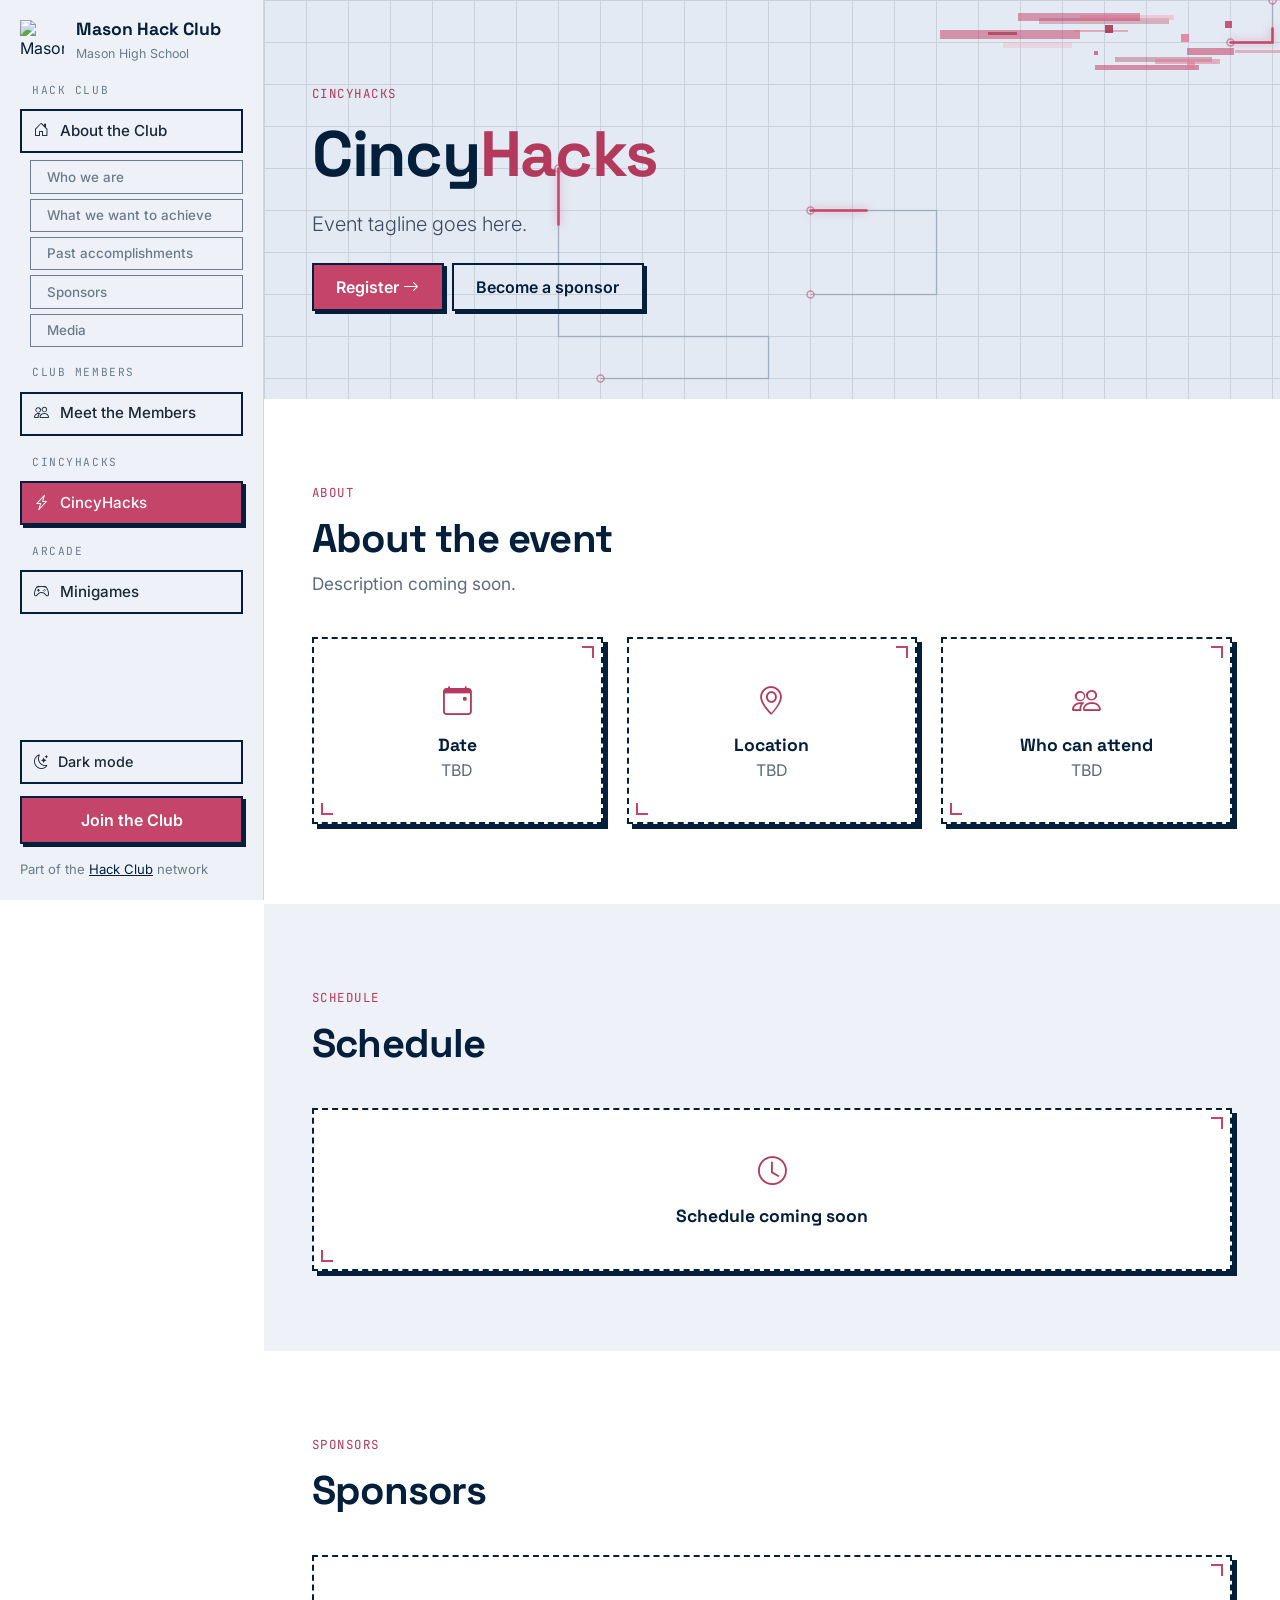
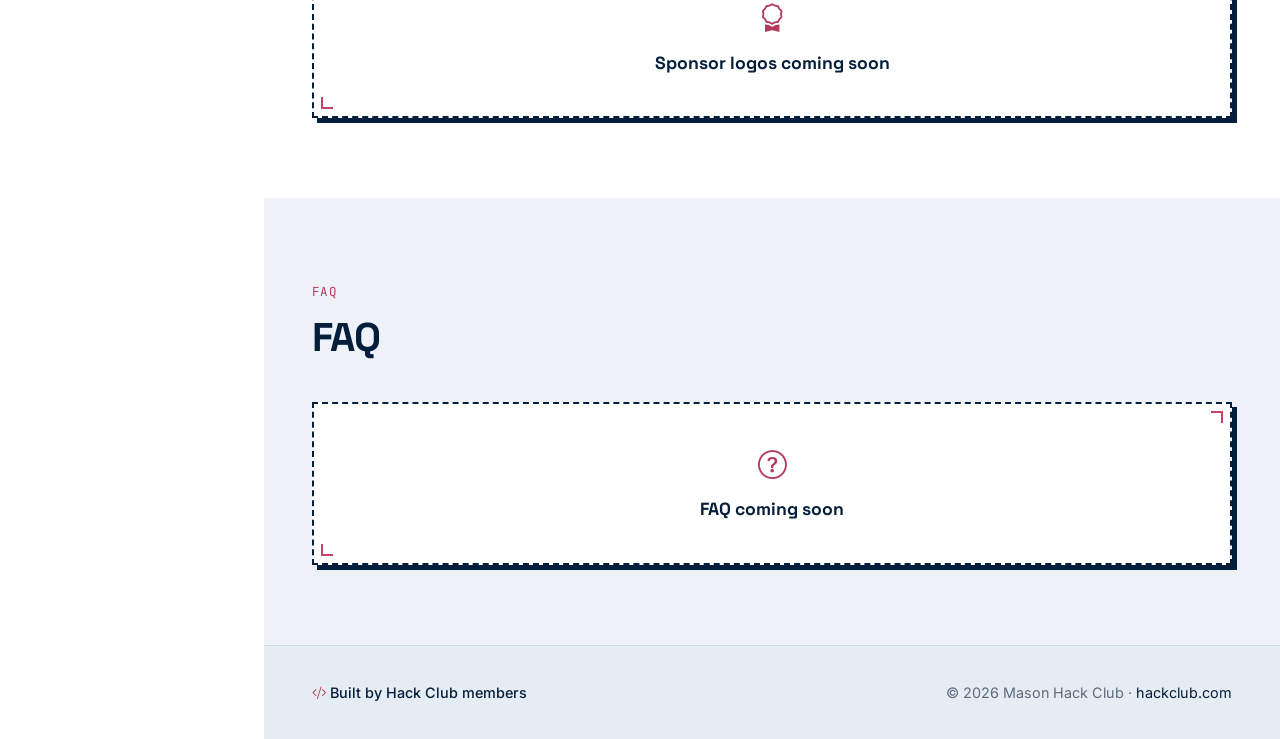
==== commit 5b75ed1e: "Expanded code *Expanded some of the compressed code (I like it better this way) * Took a look at all" ====
--- a/cincyhacks.html
+++ b/cincyhacks.html
@@ -32,7 +32,15 @@
 <body>
 
   <!-- Mobile top bar -->
-  <div class="topbar d-lg-none d-flex align-items-center justify-content-between px-3 py-2">
+  <div class="
+    topbar
+    d-lg-none
+    d-flex
+    align-items-center
+    justify-content-between
+    px-3
+    py-2
+  ">
     <a href="index.html" class="brand">
       <img data-media="logo" alt="Mason Hack Club logo" />
       <strong>Mason Hack Club</strong>
@@ -43,13 +51,21 @@
   </div>
 
   <!-- Sidebar -->
-  <aside class="sidebar offcanvas-lg offcanvas-start" tabindex="-1" id="sidebar" aria-label="Site navigation">
+  <aside class="
+    sidebar
+    offcanvas-lg
+    offcanvas-start
+  " tabindex="-1" id="sidebar" aria-label="Site navigation">
     <div class="offcanvas-header d-lg-none">
       <span class="display-font fs-5">Menu</span>
       <button type="button" class="btn-close" data-bs-dismiss="offcanvas" data-bs-target="#sidebar" aria-label="Close"></button>
     </div>
     <div class="offcanvas-body">
-      <a href="index.html" class="brand d-none d-lg-flex">
+      <a href="index.html" class="
+        brand
+        d-none
+        d-lg-flex
+      ">
         <img data-media="logo" alt="Mason Hack Club logo" />
         <span><strong>Mason Hack Club</strong><small>Mason High School</small></span>
       </a>
@@ -91,7 +107,12 @@
         <button type="button" class="theme-toggle" data-theme-toggle aria-label="Switch color theme">
           <i class="bi bi-moon-stars"></i><span>Dark mode</span>
         </button>
-        <a href="index.html#join" class="btn btn-hc w-100 mb-3">Join the Club</a>
+        <a href="index.html#join" class="
+          btn
+          btn-hc
+          w-100
+          mb-3
+        ">Join the Club</a>
         Part of the <a href="https://hackclub.com" target="_blank" rel="noopener">Hack Club</a> network
       </div>
     </div>
@@ -101,11 +122,19 @@
 
     <!-- CincyHacks page: boilerplate only, fill in each block when content is ready -->
     <header class="page-hero">
-      <div class="container-xl px-4 px-lg-5">
+      <div class="
+        container-xl
+        px-4
+        px-lg-5
+      ">
         <span class="eyebrow" data-copy="cincyhacks.hero.eyebrow"></span>
         <h1 class="mb-3" data-copy="cincyhacks.hero.title"></h1>
         <p class="lead mb-4" data-copy="cincyhacks.hero.lead"></p>
-        <div class="d-flex flex-wrap gap-2">
+        <div class="
+          d-flex
+          flex-wrap
+          gap-2
+        ">
           <a href="#" class="btn btn-hc">Register <i class="bi bi-arrow-right"></i></a>
           <a href="#" class="btn btn-hc-outline">Become a sponsor</a>
         </div>
@@ -113,7 +142,11 @@
     </header>
 
     <section class="section">
-      <div class="container-xl px-4 px-lg-5">
+      <div class="
+        container-xl
+        px-4
+        px-lg-5
+      ">
         <div class="section-head">
           <span class="eyebrow" data-copy="cincyhacks.about.eyebrow"></span>
           <h2 data-copy="cincyhacks.about.title"></h2>
@@ -134,7 +167,11 @@
     </section>
 
     <section class="section section-alt">
-      <div class="container-xl px-4 px-lg-5">
+      <div class="
+        container-xl
+        px-4
+        px-lg-5
+      ">
         <div class="section-head">
           <span class="eyebrow" data-copy="cincyhacks.schedule.eyebrow"></span>
           <h2 data-copy="cincyhacks.schedule.title"></h2>
@@ -144,7 +181,11 @@
     </section>
 
     <section class="section">
-      <div class="container-xl px-4 px-lg-5">
+      <div class="
+        container-xl
+        px-4
+        px-lg-5
+      ">
         <div class="section-head">
           <span class="eyebrow" data-copy="cincyhacks.sponsors.eyebrow"></span>
           <h2 data-copy="cincyhacks.sponsors.title"></h2>
@@ -154,7 +195,11 @@
     </section>
 
     <section class="section section-alt">
-      <div class="container-xl px-4 px-lg-5">
+      <div class="
+        container-xl
+        px-4
+        px-lg-5
+      ">
         <div class="section-head">
           <span class="eyebrow" data-copy="cincyhacks.faq.eyebrow"></span>
           <h2 data-copy="cincyhacks.faq.title"></h2>
@@ -164,7 +209,17 @@
     </section>
 
     <footer class="site-footer">
-      <div class="container-xl px-4 px-lg-5 d-flex flex-column flex-md-row justify-content-between align-items-md-center gap-2">
+      <div class="
+        container-xl
+        px-4
+        px-lg-5
+        d-flex
+        flex-column
+        flex-md-row
+        justify-content-between
+        align-items-md-center
+        gap-2
+      ">
         <span class="built-by"><i class="bi bi-code-slash"></i> Built by Hack Club members</span>
         <span>&copy; <span data-year></span> Mason Hack Club &middot; <a href="https://hackclub.com" target="_blank" rel="noopener">hackclub.com</a></span>
       </div>
@@ -172,10 +227,6 @@
   </div>
 
   <script src="https://cdn.jsdelivr.net/npm/bootstrap@5.3.3/dist/js/bootstrap.bundle.min.js"></script>
-  <script src="assets/js/main.js"></script>
-  <script src="assets/js/copy.js"></script>
-  <script src="assets/js/media.js"></script>
-  <script src="assets/js/traces.js"></script>
-  <script src="assets/js/glitch.js"></script>
+  <script src="assets/js/site.js"></script>
 </body>
 </html>
--- a/styles.css
+++ b/styles.css
@@ -1,9 +1,24 @@
-/* Mason Hack Club stylesheet. Brand: red #c44569, blue #041f3b. Theme is set by data-bs-theme on <html> (main.js). */
-/* Order matters: later sections override earlier ones, so shapes and motion come last. */
-
-/* Tokens */
-
-/* Brand constants (same in both modes) */
+/* ==========================================================
+   Mason Hack Club: stylesheet
+   Brand: Red #c44569, Blue #041f3b
+
+   One file, in cascade order: later sections override earlier
+   ones, so tokens come first, the shape system (which restyles
+   corners and shadows everywhere) comes near the end, and the
+   reduced-motion overrides come last.
+   The theme is set by data-bs-theme on <html> (see main.js).
+
+   Sections: tokens, base, buttons, sidebar, hero, footer, stats,
+   cards, goals, feature, sponsors, gallery, join, members,
+   boilerplate, minigames, glitch, shapes, motion.
+   ========================================================== */
+
+
+/* ==========================================================
+   tokens
+   ========================================================== */
+
+/* ---------- Brand constants (same in both modes) ---------- */
 :root {
   --hc-red: #c44569;
   --hc-red-dark: #a3324f;
@@ -19,7 +34,7 @@
   --cut-sm: 0px;
 }
 
-/* Light mode (default) */
+/* ---------- Light mode (default) ---------- */
 :root,
 [data-bs-theme="light"] {
   color-scheme: light;
@@ -87,7 +102,7 @@
   --bracket: #c44569;
 }
 
-/* Dark mode */
+/* ---------- Dark mode ---------- */
 [data-bs-theme="dark"] {
   color-scheme: dark;
 
@@ -153,7 +168,12 @@
   --bracket: #e27b98;
 }
 
-/* Base */
+
+/* ==========================================================
+   base
+   ========================================================== */
+
+/* ---------- Base ---------- */
 :root {
   --bs-primary: var(--hc-red);
   --bs-primary-rgb: 196, 69, 105;
@@ -173,7 +193,11 @@
   color: var(--hc-red);
 }
 
-h1, h2, h3, h4, .display-font {
+h1,
+h2,
+h3,
+h4,
+.display-font {
   font-family: "Space Grotesk", system-ui, sans-serif;
   letter-spacing: -0.02em;
   color: var(--heading);
@@ -183,7 +207,12 @@
   font-family: "JetBrains Mono", ui-monospace, monospace;
 }
 
-/* Buttons */
+
+/* ==========================================================
+   buttons
+   ========================================================== */
+
+/* ---------- Buttons ---------- */
 .btn-hc {
   --bs-btn-bg: var(--hc-red);
   --bs-btn-border-color: var(--hc-red);
@@ -211,7 +240,12 @@
   padding: 0.65rem 1.4rem;
 }
 
-/* Sidebar */
+
+/* ==========================================================
+   sidebar
+   ========================================================== */
+
+/* ---------- Sidebar ---------- */
 .sidebar {
   /* !important beats Bootstrap's transparent .offcanvas-lg background on desktop */
   background-color: var(--sidebar-bg) !important;
@@ -363,7 +397,8 @@
 .side-nav .sub + .sub {
   margin-top: -2px;
 }
-.side-nav a, .theme-toggle {
+.side-nav a,
+.theme-toggle {
   border: 2px solid var(--edge);
   transition: transform 0.12s, box-shadow 0.12s, background-color 0.12s, color 0.12s;
 }
@@ -382,7 +417,8 @@
   padding-bottom: 1.25rem;
   scrollbar-width: thin;
 }
-.side-nav a:hover, .theme-toggle:hover {
+.side-nav a:hover,
+.theme-toggle:hover {
   transform: translate(-2px, -2px);
   box-shadow: 3px 3px 0 var(--edge);
 }
@@ -404,7 +440,12 @@
   }
 }
 
-/* Page header */
+
+/* ==========================================================
+   hero
+   ========================================================== */
+
+/* ---------- Page header ---------- */
 .page-hero {
   position: relative;
   background: var(--hero-bg);
@@ -572,7 +613,12 @@
   box-shadow: 4px 4px 0 var(--hard-shadow-hover);
 }
 
-/* Footer */
+
+/* ==========================================================
+   footer
+   ========================================================== */
+
+/* ---------- Footer ---------- */
 .site-footer {
   background: var(--footer-bg);
   border-top: 1px solid var(--border);
@@ -595,13 +641,22 @@
   color: var(--accent-text);
 }
 
-/* Stat callouts: a wide solid one and a narrow mirrored outline one, overlapping the hero bottom */
+
+/* ==========================================================
+   stats
+   ========================================================== */
+
+/* ---------- Stat callouts ----------
+   Two deliberately unequal callouts that overlap the bottom of the hero: a
+   wide solid one for the headline stat, a narrow outlined one beside it with
+   its chamfer mirrored. The other stats live in the "Who we are" copy. */
 .stat-callouts {
   position: relative;
   z-index: 2;
   margin-top: -2.5rem;
 }
-.stat-lead, .stat-aside {
+.stat-lead,
+.stat-aside {
   height: 100%;
   border: 2px solid var(--edge);
   corner-shape: bevel;
@@ -652,7 +707,12 @@
   color: var(--muted);
 }
 
-/* Sections */
+
+/* ==========================================================
+   cards
+   ========================================================== */
+
+/* ---------- Sections ---------- */
 .section {
   padding: 5rem 0;
 }
@@ -711,6 +771,11 @@
 .icon-tile.alt {
   background: var(--tile-3);
 }
+
+
+/* ==========================================================
+   goals
+   ========================================================== */
 
 /* Goal list */
 .goal {
@@ -740,6 +805,11 @@
   font-size: 0.95rem;
 }
 
+
+/* ==========================================================
+   feature
+   ========================================================== */
+
 /* Accomplishment feature */
 .feature {
   background: var(--feature-bg);
@@ -790,6 +860,11 @@
 .mini-list i {
   color: var(--accent-text);
 }
+
+
+/* ==========================================================
+   sponsors
+   ========================================================== */
 
 /* Sponsors */
 .sponsor {
@@ -844,6 +919,11 @@
   opacity: 0.9;
 }
 
+
+/* ==========================================================
+   gallery
+   ========================================================== */
+
 /* Media gallery */
 .media-tile {
   aspect-ratio: 4 / 3;
@@ -866,6 +946,11 @@
   object-fit: cover;
 }
 
+
+/* ==========================================================
+   join
+   ========================================================== */
+
 /* CTA */
 .cta {
   background: var(--cta-bg);
@@ -920,7 +1005,12 @@
   }
 }
 
-/* Members */
+
+/* ==========================================================
+   members
+   ========================================================== */
+
+/* ---------- Members ---------- */
 .member-card {
   height: 100%;
   background: var(--surface);
@@ -988,7 +1078,12 @@
   color: #fff;
 }
 
-/* Placeholder / boilerplate */
+
+/* ==========================================================
+   boilerplate
+   ========================================================== */
+
+/* ---------- Placeholder / boilerplate ---------- */
 .placeholder-block {
   border: 2px dashed var(--border);
   border-radius: var(--radius);
@@ -1011,7 +1106,12 @@
   font-size: 1.1rem;
 }
 
-/* Minigames (ported from ia-life) */
+
+/* ==========================================================
+   minigames
+   ========================================================== */
+
+/* ---------- MINIGAMES (ported from ia-life) ---------- */
 .game-card .icon-tile {
   margin-bottom: 1rem;
 }
@@ -1217,7 +1317,15 @@
   outline-offset: 2px;
 }
 
-/* Glitch effect: pink/red bars placed by glitch.js (hero corner, hackathon card, "start hacking?"); ignore the mouse */
+
+/* ==========================================================
+   glitch
+   ========================================================== */
+
+/* ---------- Glitch effect ----------
+   Pink and red bars built by glitch.js. Clusters sit in the other pages'
+   hero corner (the home page hero has none), the hackathon card's padding,
+   and on top of "start hacking?". All of them ignore the mouse. */
 .glitch {
   position: absolute;
   z-index: 0;
@@ -1311,7 +1419,15 @@
   }
 }
 
-/* Shapes: chamfered corners, 2px edges, hard offset shadows, corner brackets. Kept late so it wins over the defaults above */
+
+/* ==========================================================
+   shapes
+   ========================================================== */
+
+/* ---------- SHAPES ----------
+   Chamfered (bevelled) top-left and bottom-right corners, brutalist 2px
+   edges with hard offset shadows, and corner brackets on the other two
+   corners. Declared last so it wins over the softer defaults above. */
 @supports (corner-shape: bevel) {
   :root {
     --cut-lg: 18px;
@@ -1320,16 +1436,40 @@
   }
 }
 
-.hc-card, .goal, .sponsor, .member-card, .placeholder-block, .feature,
-.media-tile, .game-modal .modal-content, .hero-logo, .btn-hc, .btn-hc-outline,
-.icon-tile, .member-links a, .badge-hc, .side-nav a, .theme-toggle, .brand img,
-.reactor-grid, .route-screen, .popup-screen, .popup-window, .flappy-screen,
+.hc-card,
+.goal,
+.sponsor,
+.member-card,
+.placeholder-block,
+.feature,
+.media-tile,
+.game-modal .modal-content,
+.hero-logo,
+.btn-hc,
+.btn-hc-outline,
+.icon-tile,
+.member-links a,
+.badge-hc,
+.side-nav a,
+.theme-toggle,
+.brand img,
+.reactor-grid,
+.route-screen,
+.popup-screen,
+.popup-window,
+.flappy-screen,
 .popup-close {
   corner-shape: bevel;
 }
 
 /* Cards and panels */
-.hc-card, .goal, .sponsor, .member-card, .placeholder-block, .feature, .media-tile {
+.hc-card,
+.goal,
+.sponsor,
+.member-card,
+.placeholder-block,
+.feature,
+.media-tile {
   position: relative;
   border: 2px solid var(--edge);
   border-radius: var(--cut-lg) 0;
@@ -1347,13 +1487,27 @@
 }
 
 /* Every brutalist box lifts on hover and its shadow turns red */
-.hc-card, .goal, .sponsor, .member-card, .placeholder-block, .feature,
-.media-tile, .stat-lead, .stat-aside, .join-qr {
+.hc-card,
+.goal,
+.sponsor,
+.member-card,
+.placeholder-block,
+.feature,
+.media-tile,
+.stat-lead,
+.stat-aside,
+.join-qr {
   transition: transform 0.15s, box-shadow 0.15s;
 }
-.hc-card:hover, .goal:hover, .sponsor:hover, .member-card:hover,
-.placeholder-block:hover, .feature:hover, .media-tile:hover,
-.stat-aside:hover, .join-qr:hover {
+.hc-card:hover,
+.goal:hover,
+.sponsor:hover,
+.member-card:hover,
+.placeholder-block:hover,
+.feature:hover,
+.media-tile:hover,
+.stat-aside:hover,
+.join-qr:hover {
   transform: translate(-3px, -3px);
   border-color: var(--edge);
   box-shadow: 8px 8px 0 var(--hard-shadow-hover);
@@ -1369,10 +1523,20 @@
 
 /* Corner brackets: two bordered squares, top-right on ::before and
    bottom-left on ::after, each showing only its two outer edges */
-.hc-card::before, .goal::before, .sponsor::before, .member-card::before,
-.placeholder-block::before, .feature::before, .media-tile::before,
-.hc-card::after, .goal::after, .sponsor::after, .member-card::after,
-.placeholder-block::after, .feature::after, .media-tile::after {
+.hc-card::before,
+.goal::before,
+.sponsor::before,
+.member-card::before,
+.placeholder-block::before,
+.feature::before,
+.media-tile::before,
+.hc-card::after,
+.goal::after,
+.sponsor::after,
+.member-card::after,
+.placeholder-block::after,
+.feature::after,
+.media-tile::after {
   content: "";
   position: absolute;
   z-index: 2;
@@ -1380,15 +1544,25 @@
   height: 12px;
   pointer-events: none;
 }
-.hc-card::before, .goal::before, .sponsor::before, .member-card::before,
-.placeholder-block::before, .feature::before, .media-tile::before {
+.hc-card::before,
+.goal::before,
+.sponsor::before,
+.member-card::before,
+.placeholder-block::before,
+.feature::before,
+.media-tile::before {
   top: 7px;
   right: 7px;
   border-top: 2px solid var(--bracket);
   border-right: 2px solid var(--bracket);
 }
-.hc-card::after, .goal::after, .sponsor::after, .member-card::after,
-.placeholder-block::after, .feature::after, .media-tile::after {
+.hc-card::after,
+.goal::after,
+.sponsor::after,
+.member-card::after,
+.placeholder-block::after,
+.feature::after,
+.media-tile::after {
   bottom: 7px;
   left: 7px;
   border-bottom: 2px solid var(--bracket);
@@ -1396,7 +1570,8 @@
 }
 
 /* Buttons: press down on click */
-.btn-hc, .btn-hc-outline {
+.btn-hc,
+.btn-hc-outline {
   --bs-btn-border-width: 2px;
   --bs-btn-border-color: var(--edge);
   --bs-btn-hover-border-color: var(--edge);
@@ -1405,20 +1580,25 @@
   box-shadow: 3px 3px 0 var(--edge);
   transition: transform 0.12s, box-shadow 0.12s, background-color 0.12s;
 }
-.btn-hc:hover, .btn-hc-outline:hover {
+.btn-hc:hover,
+.btn-hc-outline:hover {
   transform: translate(-2px, -2px);
   box-shadow: 5px 5px 0 var(--edge);
 }
-.btn-hc:active, .btn-hc-outline:active {
+.btn-hc:active,
+.btn-hc-outline:active {
   transform: translate(2px, 2px);
   box-shadow: 1px 1px 0 var(--edge);
 }
 
 /* Small pieces */
-.icon-tile, .member-links a, .badge-hc {
+.icon-tile,
+.member-links a,
+.badge-hc {
   border-radius: var(--cut-sm) 0;
 }
-.side-nav a, .theme-toggle {
+.side-nav a,
+.theme-toggle {
   border-radius: var(--cut-sm) 0;
 }
 .brand img {
@@ -1435,7 +1615,10 @@
   border-radius: var(--cut-lg) 0;
   box-shadow: 8px 8px 0 var(--hard-shadow);
 }
-.reactor-grid, .route-screen, .popup-screen, .flappy-screen {
+.reactor-grid,
+.route-screen,
+.popup-screen,
+.flappy-screen {
   border: 2px solid var(--edge);
   border-radius: var(--cut-md) 0;
 }
@@ -1451,7 +1634,10 @@
   border-radius: 3px 0;
 }
 
-/* Reduced motion */
+
+/* ==========================================================
+   motion
+   ========================================================== */
 
 @media (prefers-reduced-motion: reduce) {
   * {
